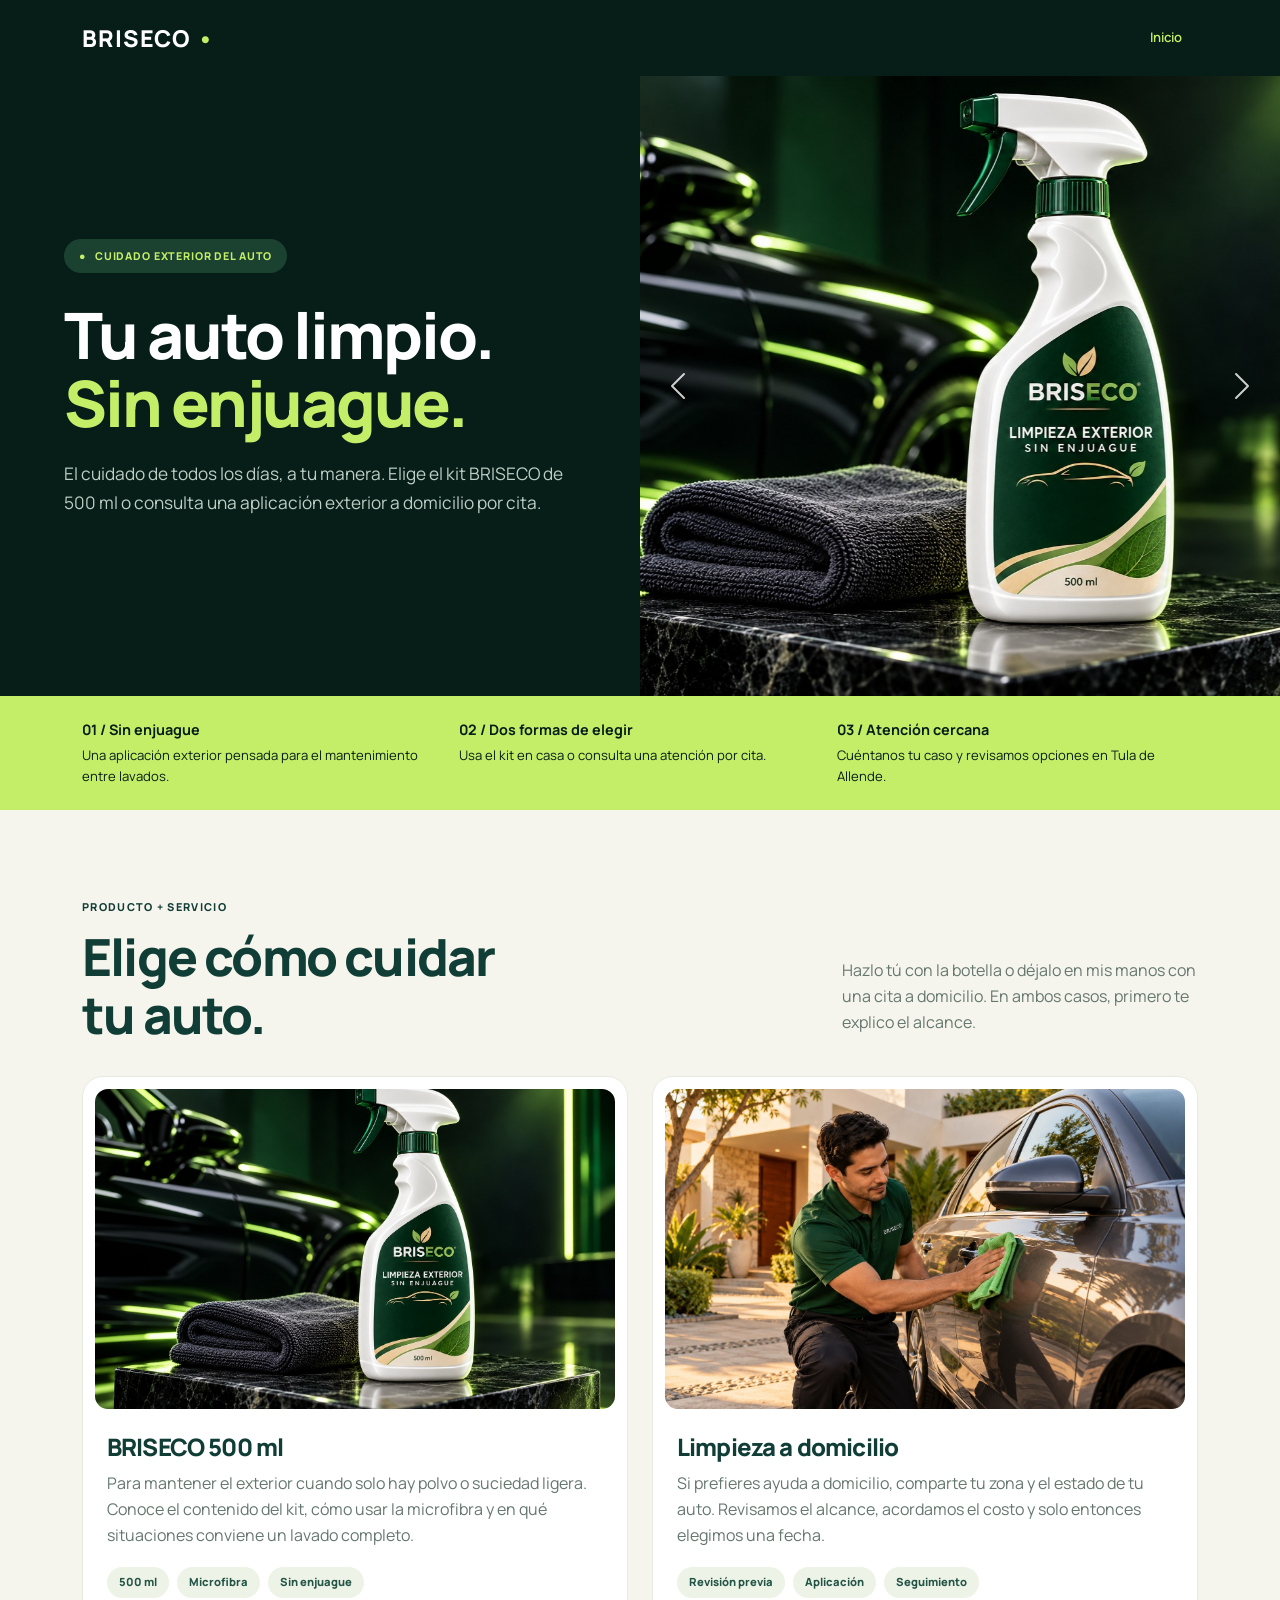
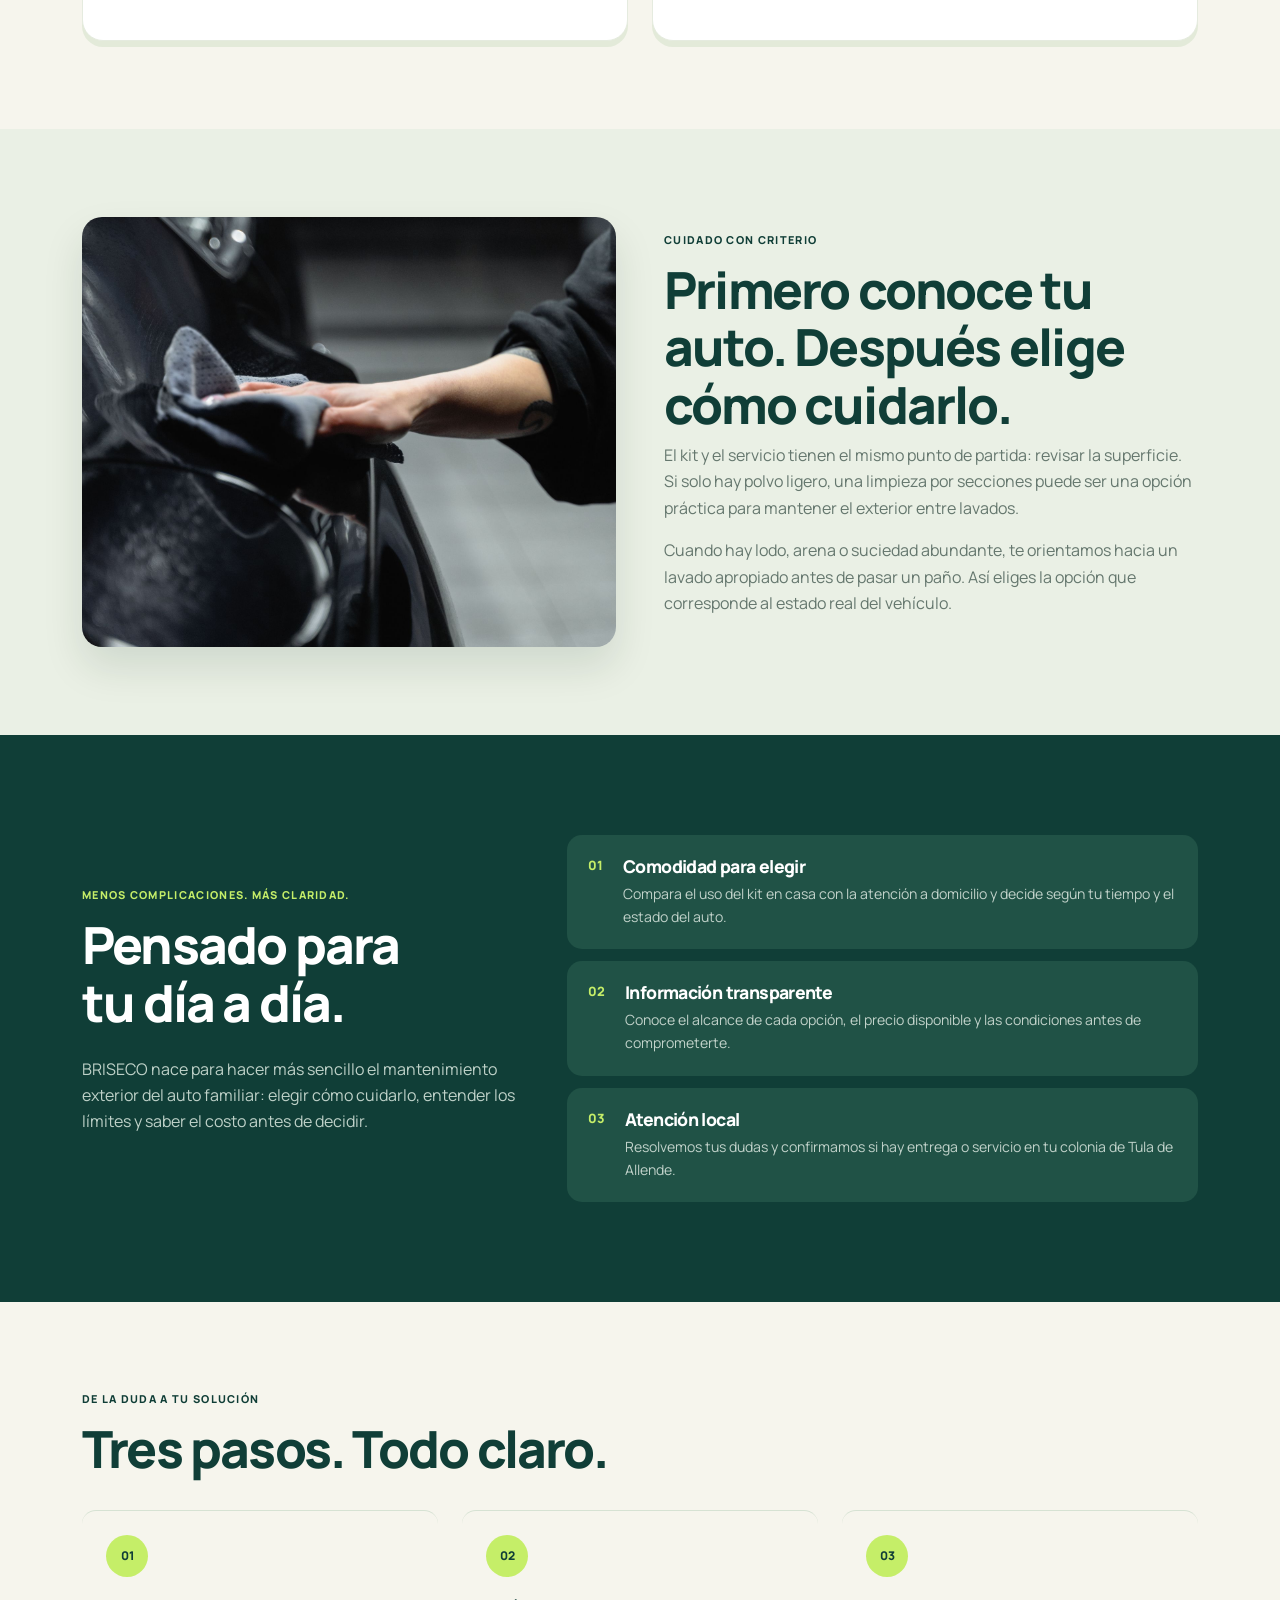
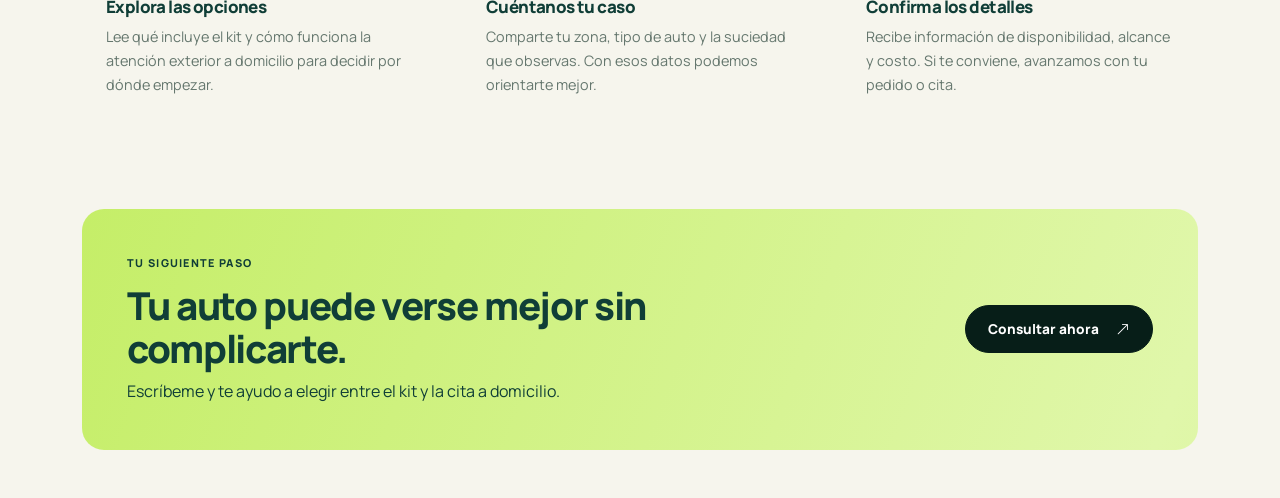
==== index.html @ 6be6da67 "Este es el avance de los tres pasos y la consulta Profa, aquí agregué en index.html tres pasos para " ====
<!DOCTYPE html>
<html lang="es">
<head>
    <meta charset="UTF-8">
    <meta name="viewport" content="width=device-width, initial-scale=1.0">
    <meta name="description" content="BRISECO: kit de limpieza exterior sin enjuague y servicio a domicilio por cita en Tula de Allende. Consulta disponibilidad.">
    <title>BRISECO | Tu auto limpio, sin enjuague</title>
    <link rel="preconnect" href="https://fonts.googleapis.com">
    <link rel="preconnect" href="https://fonts.gstatic.com" crossorigin>
    <link href="https://fonts.googleapis.com/css2?family=Manrope:wght@400;500;600;700;800&display=swap" rel="stylesheet">
    <link href="https://cdn.jsdelivr.net/npm/bootstrap@5.3.8/dist/css/bootstrap.min.css" rel="stylesheet" integrity="sha384-sRIl4kxILFvY47J16cr9ZwB07vP4J8+LH7qKQnuqkuIAvNWLzeN8tE5YBujZqJLB" crossorigin="anonymous">
    <link href="https://cdn.jsdelivr.net/npm/bootstrap-icons@1.13.2/font/bootstrap-icons.min.css" rel="stylesheet">
    <link href="style.css" rel="stylesheet">
</head>
<body>
    <header class="site-header">
        <nav class="navbar navbar-expand-lg" aria-label="Menú principal">
            <div class="container">
                <a class="navbar-brand marca" href="index.html">BRISECO<span>•</span></a>
                <button class="navbar-toggler menu-toggle" type="button" data-bs-toggle="collapse" data-bs-target="#menuPrincipal" aria-controls="menuPrincipal" aria-expanded="false" aria-label="Abrir menú">
                    <i class="bi bi-list" aria-hidden="true"></i>
                </button>
                <div class="collapse navbar-collapse" id="menuPrincipal">
                    <ul class="navbar-nav ms-auto align-items-lg-center">
                        <li class="nav-item"><a class="nav-link active" aria-current="page" href="index.html">Inicio</a></li>
                    </ul>
                </div>
            </div>
        </nav>
    </header>

    <main>
        <section class="hero-home">
            <div class="container-fluid p-0">
                <div class="row g-0 align-items-stretch">
                    <div class="col-lg-6 hero-copy d-flex flex-column justify-content-center">
                        <span class="pill pill-dark">● &nbsp; CUIDADO EXTERIOR DEL AUTO</span>
                        <h1>Tu auto limpio.<br><span>Sin enjuague.</span></h1>
                        <p class="hero-lead">El cuidado de todos los días, a tu manera. Elige el kit BRISECO de 500 ml o consulta una aplicación exterior a domicilio por cita.</p>
                    </div>
                    <div class="col-lg-6 hero-visual">
                        <div id="carruselBriseco" class="carousel slide carousel-fade" data-bs-ride="carousel" data-bs-interval="4500">
                            <div class="carousel-inner">
                                <div class="carousel-item active">
                                    <img src="img/kit-briseco.jpg" alt="Botella BRISECO con paño de microfibra">
                                </div>
                                <div class="carousel-item">
                                    <img src="img/servicio-domicilio.jpg" alt="Cuidado exterior de un auto a domicilio">
                                </div>
                                <div class="carousel-item">
                                    <img src="img/detalle-microfibra.jpg" alt="Paño de microfibra sobre un automóvil">
                                </div>
                            </div>
                            <button class="carousel-control-prev" type="button" data-bs-target="#carruselBriseco" data-bs-slide="prev">
                                <span class="carousel-control-prev-icon" aria-hidden="true"></span>
                                <span class="visually-hidden">Imagen anterior</span>
                            </button>
                            <button class="carousel-control-next" type="button" data-bs-target="#carruselBriseco" data-bs-slide="next">
                                <span class="carousel-control-next-icon" aria-hidden="true"></span>
                                <span class="visually-hidden">Imagen siguiente</span>
                            </button>
                        </div>
                    </div>
                </div>
            </div>
        </section>

        <section class="quick-strip" aria-label="Lo esencial de BRISECO">
            <div class="container">
                <div class="row g-3">
                    <div class="col-md-4"><p><strong>01 / Sin enjuague</strong><span>Una aplicación exterior pensada para el mantenimiento entre lavados.</span></p></div>
                    <div class="col-md-4"><p><strong>02 / Dos formas de elegir</strong><span>Usa el kit en casa o consulta una atención por cita.</span></p></div>
                    <div class="col-md-4"><p><strong>03 / Atención cercana</strong><span>Cuéntanos tu caso y revisamos opciones en Tula de Allende.</span></p></div>
                </div>
            </div>
        </section>

        <section class="section-space" id="opciones">
            <div class="container">
                <div class="row align-items-end mb-4">
                    <div class="col-lg-8"><p class="eyebrow">PRODUCTO + SERVICIO</p><h2>Elige cómo cuidar<br>tu auto.</h2></div>
                    <div class="col-lg-4"><p class="section-intro">Hazlo tú con la botella o déjalo en mis manos con una cita a domicilio. En ambos casos, primero te explico el alcance.</p></div>
                </div>
                <div class="row g-4">
                    <div class="col-md-6">
                        <article class="offer-card h-100">
                            <div class="offer-photo"><img src="img/kit-briseco.jpg" alt="Propuesta visual de botella BRISECO y paño de microfibra" loading="lazy"></div>
                            <div class="offer-content">
                                <h3>BRISECO 500 ml</h3>
                                <p>Para mantener el exterior cuando solo hay polvo o suciedad ligera. Conoce el contenido del kit, cómo usar la microfibra y en qué situaciones conviene un lavado completo.</p>
                                <div class="chip-row"><span>500 ml</span><span>Microfibra</span><span>Sin enjuague</span></div>
                            </div>
                        </article>
                    </div>
                    <div class="col-md-6">
                        <article class="offer-card h-100">
                            <div class="offer-photo"><img src="img/servicio-domicilio.jpg" alt="Representación del servicio exterior a domicilio de BRISECO" loading="lazy"></div>
                            <div class="offer-content">
                                <h3>Limpieza a domicilio</h3>
                                <p>Si prefieres ayuda a domicilio, comparte tu zona y el estado de tu auto. Revisamos el alcance, acordamos el costo y solo entonces elegimos una fecha.</p>
                                <div class="chip-row"><span>Revisión previa</span><span>Aplicación</span><span>Seguimiento</span></div>
                            </div>
                        </article>
                    </div>
                </div>
            </div>
        </section>

        <section class="section-space soft-section">
            <div class="container">
                <div class="row g-5 align-items-center">
                    <div class="col-lg-6">
                        <div class="photo-frame">
                            <img src="img/foto-microfibra.jpg" alt="Persona limpiando cuidadosamente el exterior de un auto" loading="lazy">
                        </div>
                    </div>
                    <div class="col-lg-6">
                        <p class="eyebrow">CUIDADO CON CRITERIO</p>
                        <h2>Primero conoce tu auto. Después elige cómo cuidarlo.</h2>
                        <p class="subtle-text">El kit y el servicio tienen el mismo punto de partida: revisar la superficie. Si solo hay polvo ligero, una limpieza por secciones puede ser una opción práctica para mantener el exterior entre lavados.</p>
                        <p class="subtle-text">Cuando hay lodo, arena o suciedad abundante, te orientamos hacia un lavado apropiado antes de pasar un paño. Así eliges la opción que corresponde al estado real del vehículo.</p>
                    </div>
                </div>
            </div>
        </section>

        <section class="dark-section section-space">
            <div class="container">
                <div class="row g-5 align-items-center">
                    <div class="col-lg-5">
                        <p class="eyebrow light-text">MENOS COMPLICACIONES. MÁS CLARIDAD.</p>
                        <h2>Pensado para<br>tu día a día.</h2>
                        <p class="muted-light">BRISECO nace para hacer más sencillo el mantenimiento exterior del auto familiar: elegir cómo cuidarlo, entender los límites y saber el costo antes de decidir.</p>
                    </div>
                    <div class="col-lg-7">
                        <div class="benefit-item"><span>01</span><div><h3>Comodidad para elegir</h3><p>Compara el uso del kit en casa con la atención a domicilio y decide según tu tiempo y el estado del auto.</p></div></div>
                        <div class="benefit-item"><span>02</span><div><h3>Información transparente</h3><p>Conoce el alcance de cada opción, el precio disponible y las condiciones antes de comprometerte.</p></div></div>
                        <div class="benefit-item"><span>03</span><div><h3>Atención local</h3><p>Resolvemos tus dudas y confirmamos si hay entrega o servicio en tu colonia de Tula de Allende.</p></div></div>
                    </div>
                </div>
            </div>
        </section>

        <section class="section-space">
            <div class="container">
                <p class="eyebrow">DE LA DUDA A TU SOLUCIÓN</p>
                <h2>Tres pasos. Todo claro.</h2>
                <div class="row g-4 mt-2">
                    <div class="col-md-4"><div class="step-card"><span class="step-number">01</span><h3>Explora las opciones</h3><p>Lee qué incluye el kit y cómo funciona la atención exterior a domicilio para decidir por dónde empezar.</p></div></div>
                    <div class="col-md-4"><div class="step-card"><span class="step-number">02</span><h3>Cuéntanos tu caso</h3><p>Comparte tu zona, tipo de auto y la suciedad que observas. Con esos datos podemos orientarte mejor.</p></div></div>
                    <div class="col-md-4"><div class="step-card"><span class="step-number">03</span><h3>Confirma los detalles</h3><p>Recibe información de disponibilidad, alcance y costo. Si te conviene, avanzamos con tu pedido o cita.</p></div></div>
                </div>
            </div>
        </section>

        <section class="container pb-5">
            <div class="cta-panel d-flex flex-column flex-lg-row align-items-lg-center justify-content-between">
                <div><p class="eyebrow">TU SIGUIENTE PASO</p><h2>Tu auto puede verse mejor sin complicarte.</h2><p>Escríbeme y te ayudo a elegir entre el kit y la cita a domicilio.</p></div>
                <a class="btn btn-dark-green" href="https://wa.me/527733531142" target="_blank" rel="noopener noreferrer">Consultar ahora <i class="bi bi-arrow-up-right" aria-hidden="true"></i></a>
            </div>
        </section>

    </main>
    <script src="https://cdn.jsdelivr.net/npm/bootstrap@5.3.8/dist/js/bootstrap.bundle.min.js" integrity="sha384-FKyoEForCGlyvwx9Hj09JcYn3nv7wiPVlz7YYwJrWVcXK/BmnVDxM+D2scQbITxI" crossorigin="anonymous"></script>
    <script src="funtion.js"></script>
</body>
</html>
---- style.css ----
* {
    box-sizing: border-box;
}
html {
    scroll-behavior: smooth;
}
body {
    margin: 0;
    color: #103e37;
    background: #f6f5ed;
    font-family: "Manrope", Arial, sans-serif;
}
img {
    max-width: 100%;
}
a {
    text-decoration: none;
}
h1, h2, h3, h4 {
    font-weight: 800;
    letter-spacing: -0.035em;
}
h2 {
    font-size: clamp(2rem, 4vw, 3.4rem);
    line-height: 1.13;
}
p {
    line-height: 1.65;
}
.site-header {
    background: #071e18;
    position: relative;
    z-index: 10;
}
.navbar {
    min-height: 76px;
}
.marca, .footer-brand {
    color: white;
    font-size: 1.45rem;
    font-weight: 800;
    letter-spacing: 0.04em;
}
.marca:hover, .footer-brand:hover {
    color: white;
}
.marca span, .footer-brand span {
    color: #c5ee68;
    margin-left: 6px;
}
.navbar .nav-link {
    color: #d6e2dc;
    font-size: 0.82rem;
    font-weight: 600;
    margin: 0 8px;
    transition: color .2s ease, transform .2s ease;
}
.navbar .nav-link:hover, .navbar .nav-link.active {
    color: #c5ee68;
}
.navbar .nav-link:hover {
    transform: translateY(-2px);
}
.menu-toggle {
    color: #c5ee68;
    border: 1px solid #547064;
    font-size: 1.7rem;
}
.menu-toggle:focus {
    box-shadow: 0 0 0 3px #c5ee6860;
}
.btn {
    border-radius: 999px;
    font-weight: 800;
    font-size: 0.85rem;
    padding: 13px 22px;
    transition: transform .25s, background .25s, box-shadow .25s;
}
.btn i {
    margin-left: 14px;
}
.btn:hover {
    transform: translateY(-3px);
}

.btn-dark-green {
    color: white;
    background: #071e18;
    border: 1px solid #071e18;
}
.btn-dark-green:hover {
    color: white;
    background: #245a49;
}

.hero-home {
    background: #071e18;
    color: white;
}
.hero-copy {
    min-height: 620px;
    padding: 70px max(5vw, 32px);
    animation: aparecer .8s ease both;
}
.hero-copy h1 {
    margin: 28px 0 24px;
    font-size: clamp(3.2rem, 5vw, 5.8rem);
    line-height: 1.06;
}
.hero-copy h1 span, .page-hero h1 span {
    color: #c5ee68;
}
.pill {
    display: inline-block;
    width: fit-content;
    border-radius: 999px;
    padding: 9px 15px;
    font-size: 0.67rem;
    font-weight: 800;
    letter-spacing: .08em;
}
.pill-dark {
    color: #c5ee68;
    background: #1b4231;
}
.hero-lead {
    max-width: 550px;
    color: #bdcec4;
    font-size: 1.08rem;
}
.hero-visual {
    min-height: 620px;
    position: relative;
    overflow: hidden;
}
.hero-visual .carousel {
    position: absolute;
    top: 0;
    right: 0;
    bottom: 0;
    left: 0;
}
.hero-visual .carousel-inner, .hero-visual .carousel-item {
    height: 100%;
}
.hero-visual .carousel-item {
    position: relative;
    overflow: hidden;
}
.hero-visual img {
    width: 100%;
    height: 100%;
    object-fit: cover;
    position: absolute;
    top: 0;
    left: 0;
}
.hero-visual .carousel-item.active img {
    animation: acercar 4.5s ease both;
}
.hero-visual .carousel-control-prev, .hero-visual .carousel-control-next {
    width: 12%;
    opacity: 0.8;
}
.hero-visual .carousel-control-prev:hover, .hero-visual .carousel-control-next:hover {
    opacity: 1;
}
.quick-strip {
    padding: 22px 0;
    background: #c5ee68;
}
.quick-strip .col-md-4 {
    transition: transform .3s ease;
}
.quick-strip .col-md-4:hover {
    transform: translateY(-4px);
}
.quick-strip p {
    margin: 0;
    color: #071e18;
}
.quick-strip strong, .quick-strip span {
    display: block;
}
.quick-strip strong {
    font-size: 0.9rem;
}
.quick-strip span {
    margin-top: 3px;
    font-size: 0.82rem;
}

.section-space {
    padding: 88px 0;
}
.eyebrow {
    margin-bottom: 12px;
    color: #103e37;
    font-size: 0.68rem;
    font-weight: 800;
    letter-spacing: .12em;
}
.section-intro, .subtle-text {
    color: #65776e;
}
.offer-card {
    padding: 12px;
    background: white;
    border: 1px solid #e5ebdf;
    border-radius: 21px;
    box-shadow: 0 6px 0 #e3ead9;
    transition: transform .3s, box-shadow .3s;
}
.offer-card:hover, .feature-box:hover, .feature-box.resaltada {
    transform: translateY(-7px);
    box-shadow: 0 18px 35px #173c2a1b;
}
.offer-photo {
    height: 320px;
    position: relative;
    overflow: hidden;
    border-radius: 13px;
}
.offer-photo img {
    width: 100%;
    height: 100%;
    object-fit: cover;
    transition: transform .6s ease, filter .6s ease;
}
.offer-card:hover img {
    transform: scale(1.08);
    filter: brightness(1.08);
}
.offer-content {
    padding: 24px 12px 12px;
}
.offer-content h3 {
    font-size: 1.5rem;
}
.offer-content p {
    color: #65776e;
}
.chip-row {
    display: flex;
    flex-wrap: wrap;
    gap: 8px;
    margin: 18px 0;
}
.chip-row span {
    padding: 7px 12px;
    border-radius: 999px;
    background: #edf3e6;
    color: #225447;
    font-size: 0.7rem;
    font-weight: 800;
    transition: transform .25s ease, background .25s ease;
}
.chip-row span:hover {
    transform: translateY(-3px);
    background: #c5ee68;
}

.dark-section {
    color: white;
    background: #103e37;
}
.dark-section h2 {
    margin-bottom: 24px;
}
.eyebrow.light-text {
    color: #c5ee68;
}
.muted-light {
    color: #bed1c8;
}
.benefit-item {
    display: flex;
    gap: 20px;
    margin: 12px 0;
    padding: 21px;
    border-radius: 15px;
    background: #205246;
    transition: transform .3s, background .3s;
}
.benefit-item:hover {
    transform: translateX(7px);
    background: #296754;
}
.benefit-item > span {
    color: #c5ee68;
    font-size: 0.8rem;
    font-weight: 800;
}
.benefit-item h3 {
    margin-bottom: 5px;
    font-size: 1.1rem;
}
.benefit-item p {
    margin: 0;
    color: #c1d2ca;
    font-size: 0.88rem;
}

.soft-section {
    background: #eaf0e5;
}
.photo-frame {
    overflow: hidden;
    border-radius: 20px;
    box-shadow: 0 20px 40px #092d1b1e;
    transition: box-shadow .5s ease, transform .5s ease;
}
.photo-frame:hover {
    transform: translateY(-6px);
    box-shadow: 0 26px 48px #092d1b30;
}
.photo-frame img {
    display: block;
    width: 100%;
    height: 430px;
    object-fit: cover;
    transition: transform .5s;
}
.photo-frame:hover img {
    transform: scale(1.08);
}

body.animaciones .visible .photo-frame,
body.animaciones .visible .benefit-item {
    animation: aparecerTarjeta .65s ease backwards;
}
body.animaciones .visible .benefit-item:nth-child(2) {
    animation-delay: .12s;
}
body.animaciones .visible .benefit-item:nth-child(3) {
    animation-delay: .24s;
}
@keyframes aparecerTarjeta {
    from { opacity: 0; transform: translateY(20px); }
    to { opacity: 1; transform: translateY(0); }
}

.step-card {
    height: 100%;
    padding: 24px;
    border-top: 1px solid #d6e2d3;
    border-radius: 14px;
    transition: transform .3s ease, background .3s ease, box-shadow .3s ease;
}
.step-card:hover {
    transform: translateY(-6px);
    background: white;
    box-shadow: 0 14px 30px #173c2a1b;
}
.step-number {
    display: grid;
    place-items: center;
    width: 42px;
    height: 42px;
    margin-bottom: 20px;
    border-radius: 50%;
    background: #c5ee68;
    font-size: 0.75rem;
    font-weight: 800;
}
.step-card h3 {
    font-size: 1.06rem;
}
.step-card p {
    margin: 0;
    color: #65776e;
    font-size: 0.9rem;
}
.cta-panel {
    gap: 25px;
    padding: 45px;
    border-radius: 22px;
    background: linear-gradient(110deg, #c5ee68, #e0f7aa, #c5ee68);
    background-size: 200% 100%;
    animation: brilloFondo 9s ease infinite;
}
.cta-panel h2 {
    max-width: 700px;
    font-size: clamp(1.9rem, 3vw, 2.7rem);
}
.cta-panel p:last-child {
    margin: 0;
}
.cta-panel .btn {
    flex: none;
}

@keyframes brilloFondo {
    0%, 100% { background-position: 0% 50%; }
    50% { background-position: 100% 50%; }
}

body.animaciones main > section:not(.hero-home):not(.page-hero) {
    opacity: 0;
    transform: translateY(28px);
    transition: opacity .7s ease, transform .7s ease;
}
body.animaciones main > section.visible:not(.hero-home):not(.page-hero) {
    opacity: 1;
    transform: translateY(0);
}
@keyframes aparecer {
    from { opacity: 0; transform: translateY(15px); }
    to { opacity: 1; transform: translateY(0); }
}
@keyframes acercar {
    from { transform: scale(1.08); }
    to { transform: scale(1); }
}
@media (max-width: 991px) {
    .navbar .nav-link {
        margin: 8px 0;
    }
    .hero-copy {
        min-height: 0;
        padding: 65px 6%;
    }
    .hero-visual {
        min-height: 450px;
    }
}
@media (max-width: 767px) {
    .cta-panel {
        padding: 28px;
    }
    .photo-frame img {
        height: 310px;
    }
    .section-space {
        padding: 62px 0;
    }
    .offer-photo {
        height: 260px;
    }
    .hero-copy h1 {
        font-size: 3.1rem;
    }
    .hero-visual {
        min-height: 360px;
    }
    .quick-strip .col-md-4 {
        padding-left: 20px;
    }
}
@media (prefers-reduced-motion: reduce) {
    *, *::before, *::after {
        scroll-behavior: auto !important;
        animation-duration: .01ms !important;
        animation-iteration-count: 1 !important;
        transition-duration: .01ms !important;
    }
    body.animaciones main > section {
        opacity: 1 !important;
        transform: none !important;
    }
}
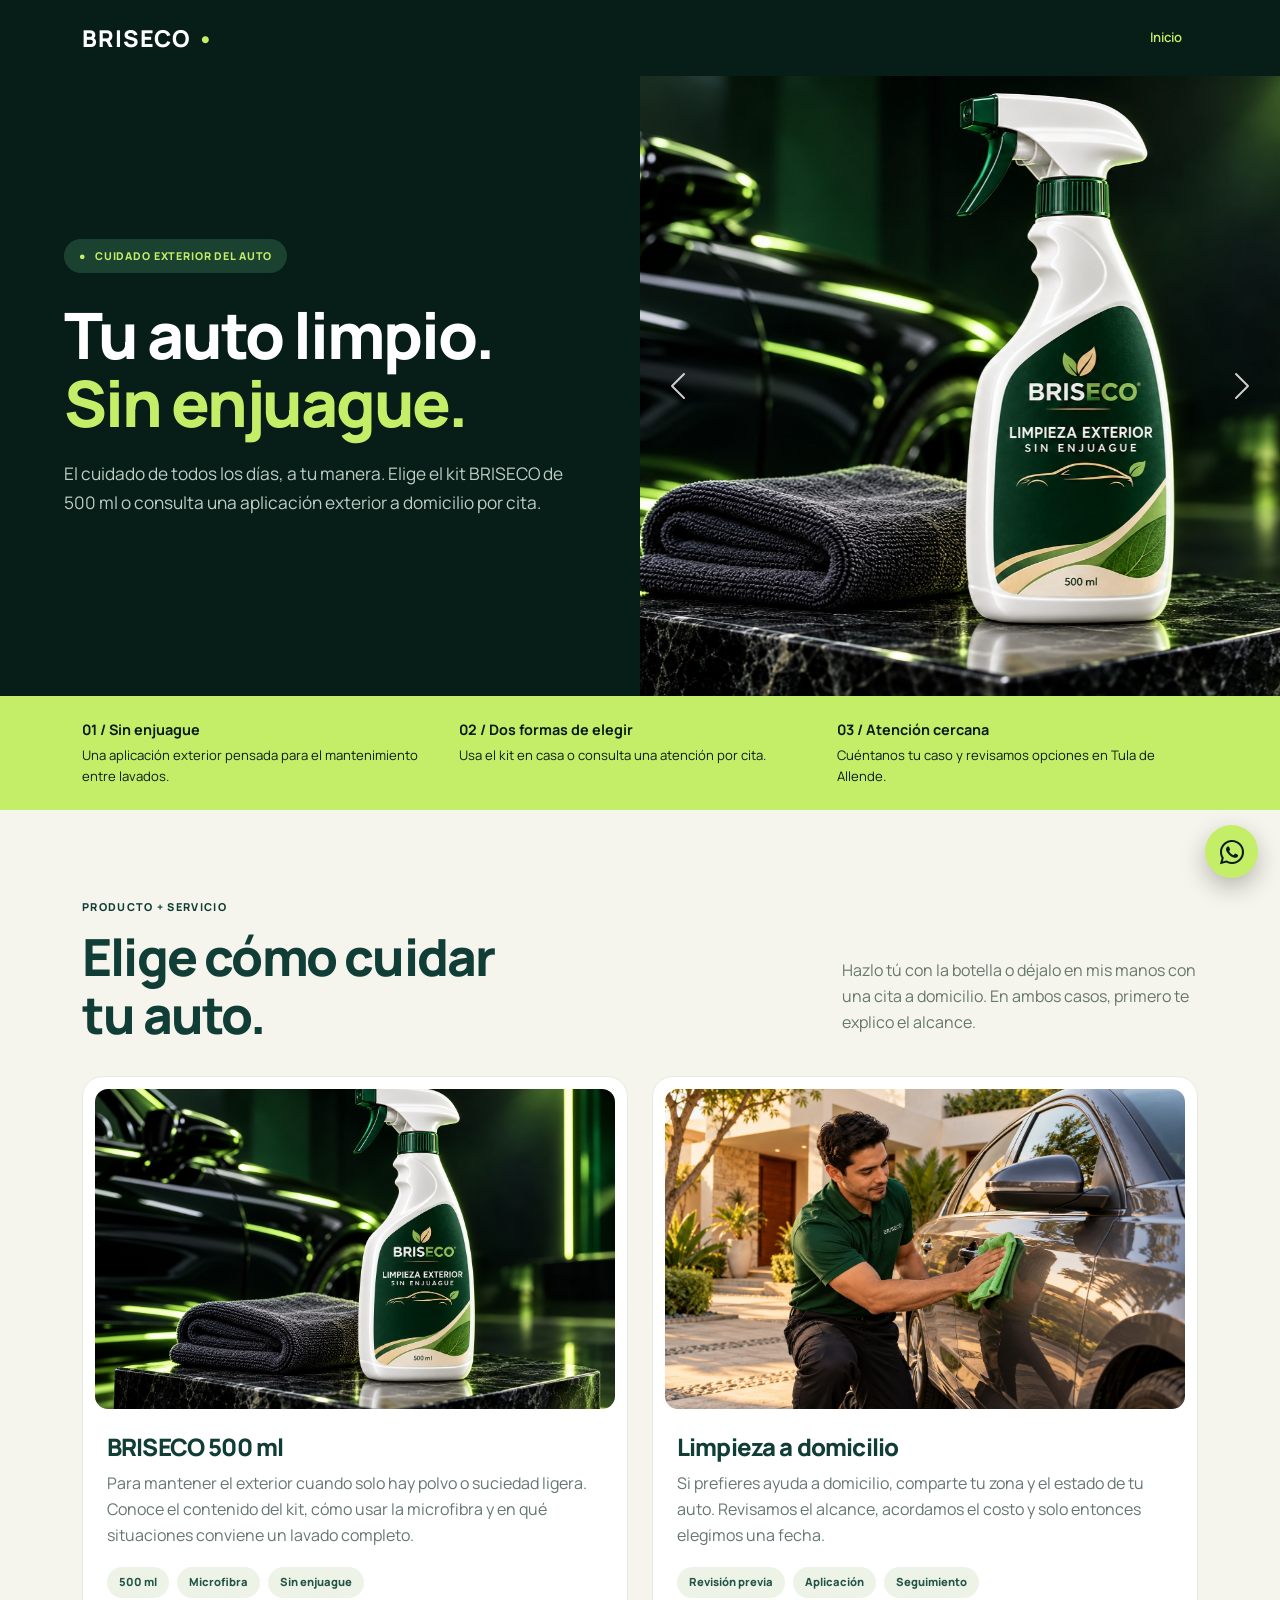
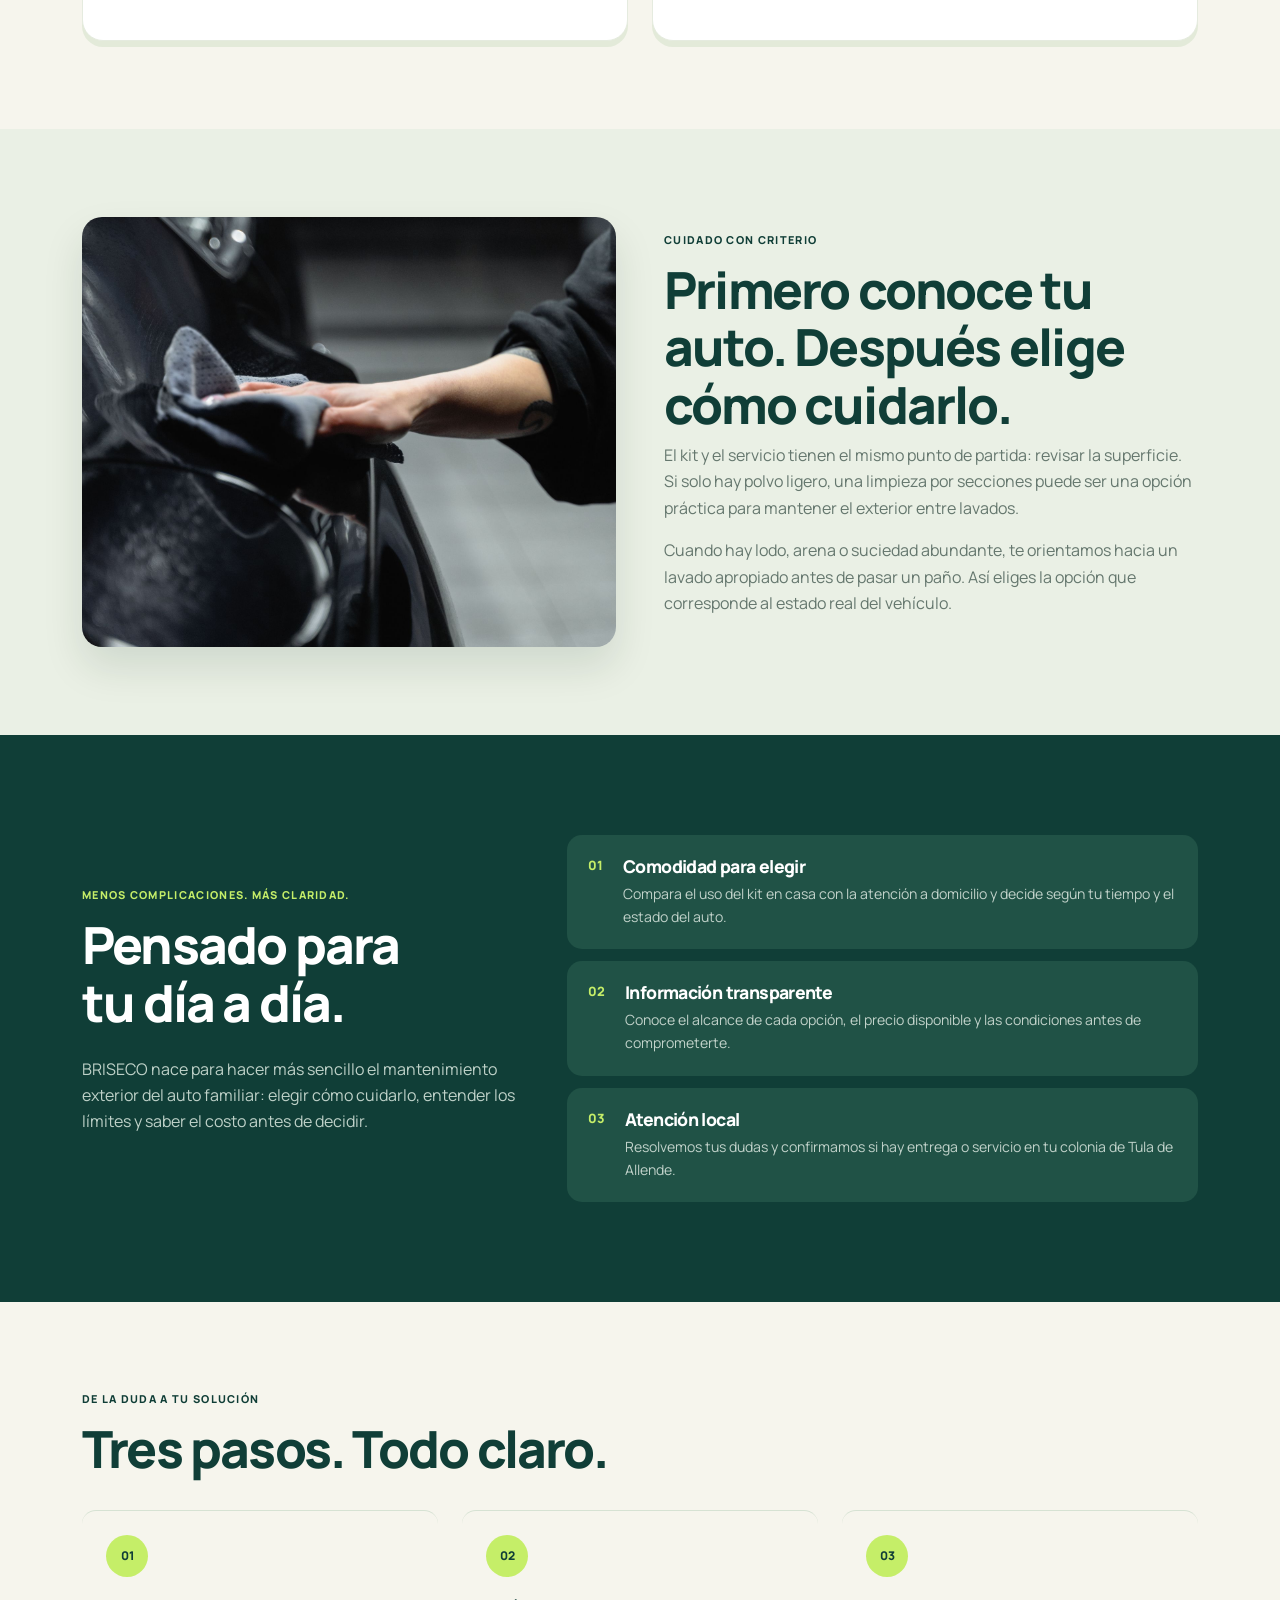
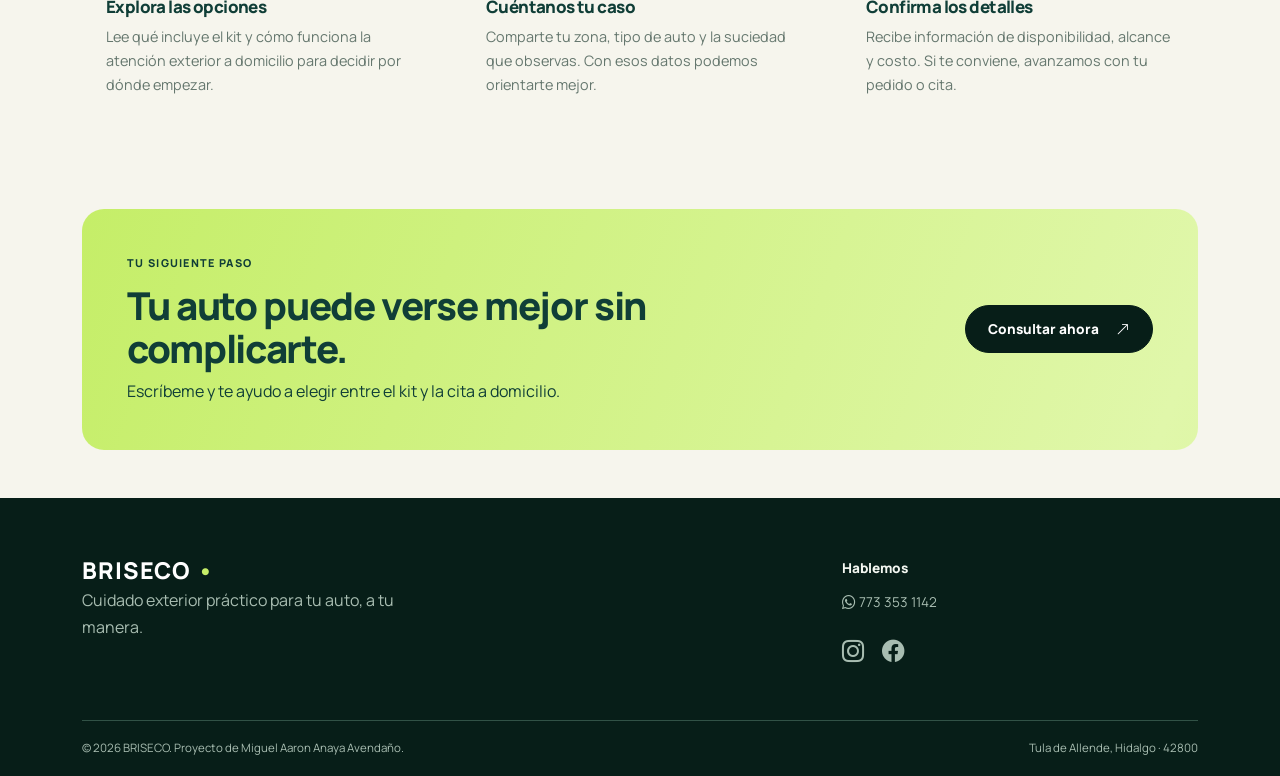
==== commit 3ed40698: "Este es el avance del pie de página y WhatsApp Profa, aquí ya le puse el pie de página al inicio par" ====
--- a/index.html
+++ b/index.html
@@ -161,6 +161,17 @@
         </section>
 
     </main>
+
+    <footer class="site-footer">
+        <div class="container">
+            <div class="row g-4">
+                <div class="col-lg-4"><a class="footer-brand" href="index.html">BRISECO<span>•</span></a><p>Cuidado exterior práctico para tu auto, a tu manera.</p></div>
+                <div class="col-lg-4 ms-lg-auto"><h2>Hablemos</h2><a href="https://wa.me/527733531142" target="_blank" rel="noopener noreferrer"><i class="bi bi-whatsapp" aria-hidden="true"></i> 773 353 1142</a><div class="social-links"><a href="https://www.instagram.com/briseco.mx/" target="_blank" rel="noopener noreferrer" aria-label="Instagram de BRISECO"><i class="bi bi-instagram" aria-hidden="true"></i></a><a href="https://www.facebook.com/share/19xxkoG2mr/" target="_blank" rel="noopener noreferrer" aria-label="Facebook de BRISECO"><i class="bi bi-facebook" aria-hidden="true"></i></a></div></div>
+            </div>
+            <div class="footer-bottom d-flex flex-column flex-md-row justify-content-between"><span>© 2026 BRISECO. Proyecto de Miguel Aaron Anaya Avendaño.</span><span>Tula de Allende, Hidalgo · 42800</span></div>
+        </div>
+    </footer>
+    <a class="floating-whatsapp" href="https://wa.me/527733531142" target="_blank" rel="noopener noreferrer" aria-label="Consultar BRISECO por WhatsApp"><i class="bi bi-whatsapp" aria-hidden="true"></i></a>
     <script src="https://cdn.jsdelivr.net/npm/bootstrap@5.3.8/dist/js/bootstrap.bundle.min.js" integrity="sha384-FKyoEForCGlyvwx9Hj09JcYn3nv7wiPVlz7YYwJrWVcXK/BmnVDxM+D2scQbITxI" crossorigin="anonymous"></script>
     <script src="funtion.js"></script>
 </body>
--- a/style.css
+++ b/style.css
@@ -395,6 +395,73 @@
     50% { background-position: 100% 50%; }
 }
 
+.site-footer {
+    padding: 55px 0 20px;
+    color: #f3f7f1;
+    background: #071e18;
+}
+.site-footer p {
+    color: #a8bdb1;
+}
+.site-footer h2 {
+    margin: 8px 0 16px;
+    font-size: 0.85rem;
+    letter-spacing: 0;
+}
+.site-footer a:not(.footer-brand) {
+    display: block;
+    margin: 7px 0;
+    color: #a8bdb1;
+    font-size: 0.85rem;
+    transition: color .25s ease, transform .25s ease;
+}
+.site-footer a:hover {
+    color: #c5ee68;
+    transform: translateX(4px);
+}
+.social-links {
+    display: flex;
+    gap: 18px;
+    margin-top: 15px;
+}
+.site-footer .social-links a {
+    font-size: 1.4rem;
+}
+.footer-bottom {
+    gap: 10px;
+    margin-top: 45px;
+    padding-top: 18px;
+    border-top: 1px solid #315246;
+    color: #a8bdb1;
+    font-size: 0.72rem;
+}
+.floating-whatsapp {
+    display: grid;
+    place-items: center;
+    width: 53px;
+    height: 53px;
+    position: fixed;
+    right: 22px;
+    bottom: 22px;
+    z-index: 20;
+    border-radius: 50%;
+    color: #071e18;
+    background: #c5ee68;
+    box-shadow: 0 9px 25px #0004;
+    font-size: 1.5rem;
+    transition: transform .2s;
+    animation: pulso 3s ease-in-out infinite;
+}
+.floating-whatsapp:hover {
+    transform: scale(1.1);
+    color: #071e18;
+}
+
+@keyframes pulso {
+    0%, 100% { box-shadow: 0 9px 25px #0004; }
+    50% { box-shadow: 0 9px 28px #c5ee6899; }
+}
+
 body.animaciones main > section:not(.hero-home):not(.page-hero) {
     opacity: 0;
     transform: translateY(28px);
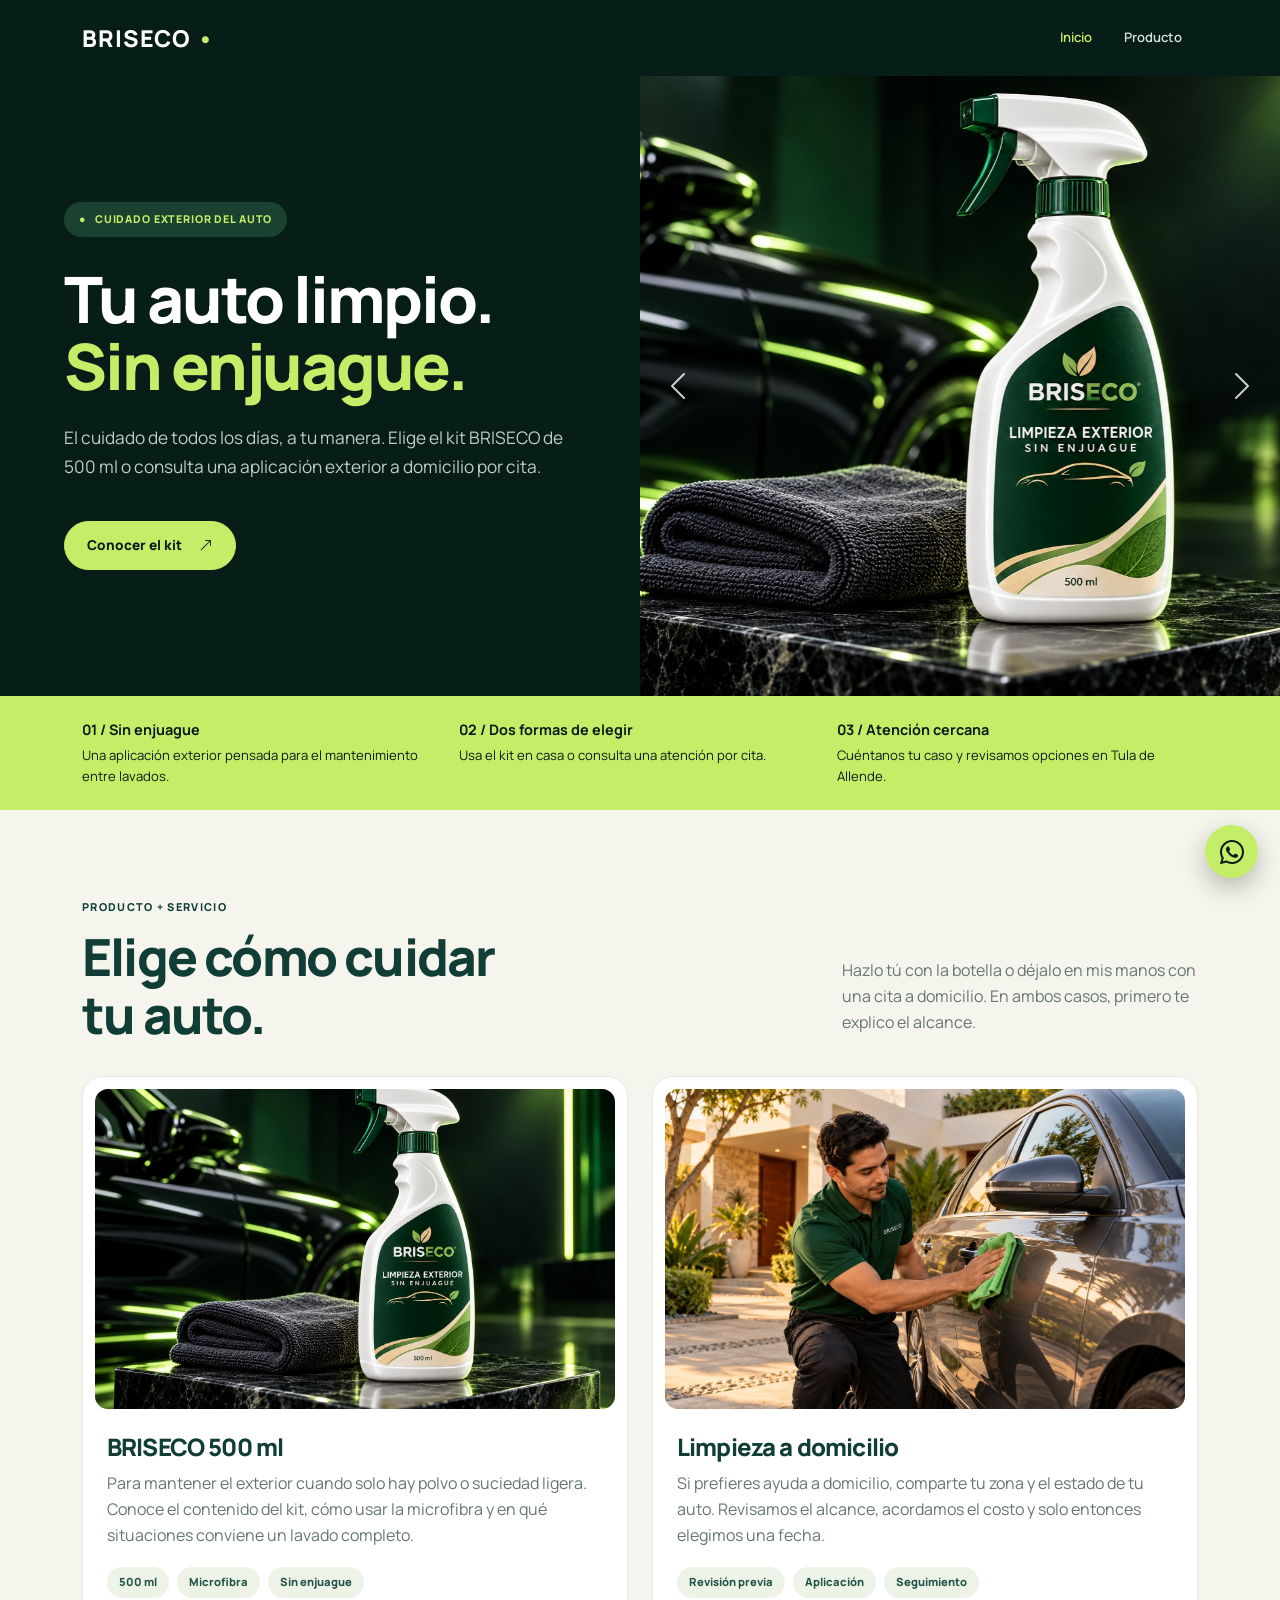
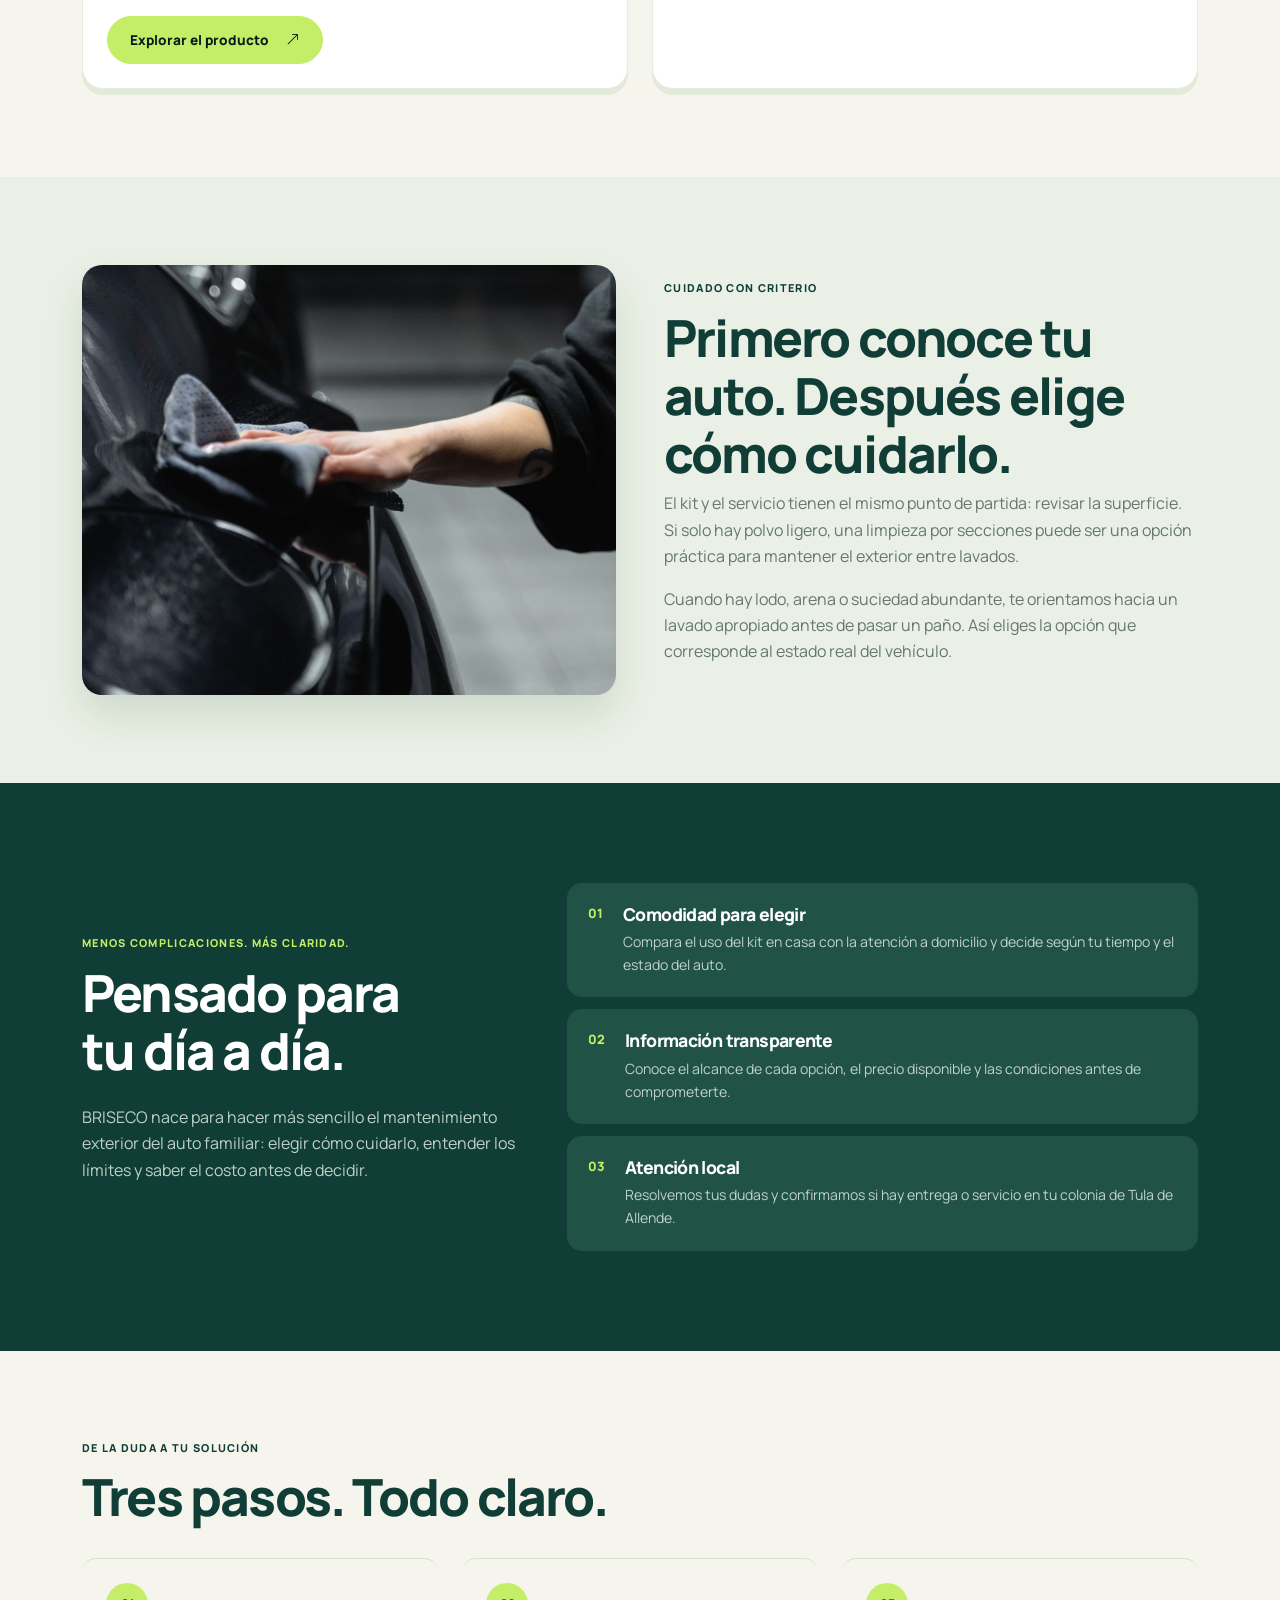
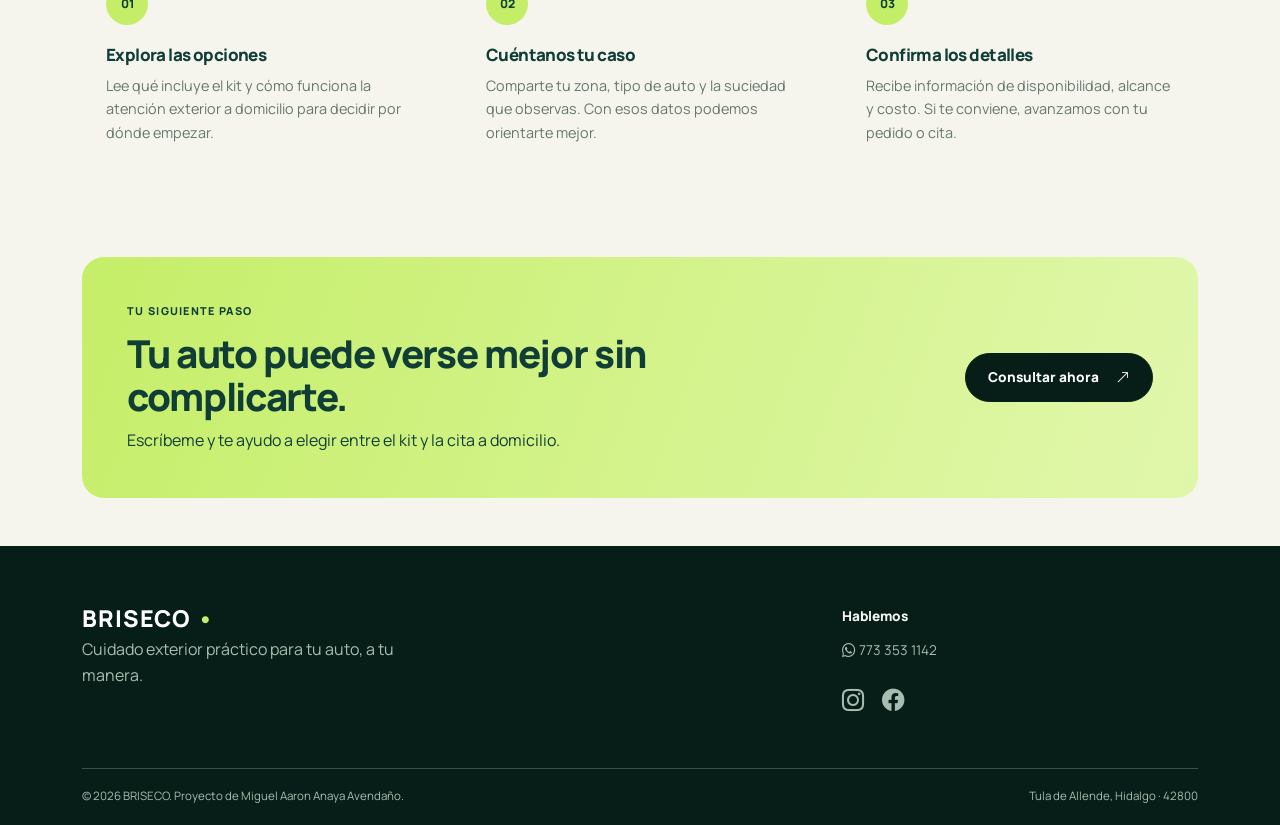
==== commit afa06209: "Este es el avance de la página Producto Profa, aquí empecé producto.html con la portada del kit y un" ====
--- a/index.html
+++ b/index.html
@@ -23,6 +23,7 @@
                 <div class="collapse navbar-collapse" id="menuPrincipal">
                     <ul class="navbar-nav ms-auto align-items-lg-center">
                         <li class="nav-item"><a class="nav-link active" aria-current="page" href="index.html">Inicio</a></li>
+                        <li class="nav-item"><a class="nav-link" href="producto.html">Producto</a></li>
                     </ul>
                 </div>
             </div>
@@ -37,6 +38,9 @@
                         <span class="pill pill-dark">● &nbsp; CUIDADO EXTERIOR DEL AUTO</span>
                         <h1>Tu auto limpio.<br><span>Sin enjuague.</span></h1>
                         <p class="hero-lead">El cuidado de todos los días, a tu manera. Elige el kit BRISECO de 500 ml o consulta una aplicación exterior a domicilio por cita.</p>
+                        <div class="d-flex flex-wrap gap-3 mt-4">
+                            <a class="btn btn-lima" href="producto.html">Conocer el kit <i class="bi bi-arrow-up-right" aria-hidden="true"></i></a>
+                        </div>
                     </div>
                     <div class="col-lg-6 hero-visual">
                         <div id="carruselBriseco" class="carousel slide carousel-fade" data-bs-ride="carousel" data-bs-interval="4500">
@@ -89,6 +93,7 @@
                                 <h3>BRISECO 500 ml</h3>
                                 <p>Para mantener el exterior cuando solo hay polvo o suciedad ligera. Conoce el contenido del kit, cómo usar la microfibra y en qué situaciones conviene un lavado completo.</p>
                                 <div class="chip-row"><span>500 ml</span><span>Microfibra</span><span>Sin enjuague</span></div>
+                                <a class="btn btn-lima" href="producto.html">Explorar el producto <i class="bi bi-arrow-up-right" aria-hidden="true"></i></a>
                             </div>
                         </article>
                     </div>
--- a/style.css
+++ b/style.css
@@ -81,6 +81,17 @@
 }
 .btn:hover {
     transform: translateY(-3px);
+}
+
+.btn-lima {
+    color: #071e18;
+    background: #c5ee68;
+    border: 1px solid #c5ee68;
+}
+.btn-lima:hover {
+    color: #071e18;
+    background: #d8ff85;
+    box-shadow: 0 10px 25px #c5ee682d;
 }
 
 .btn-dark-green {
@@ -393,6 +404,62 @@
 @keyframes brilloFondo {
     0%, 100% { background-position: 0% 50%; }
     50% { background-position: 100% 50%; }
+}
+
+.page-hero {
+    color: white;
+    background: #103e37;
+    overflow: hidden;
+}
+.page-hero-copy {
+    min-height: 420px;
+    padding: 70px max(5vw, 32px);
+    animation: aparecer .7s ease both;
+}
+.page-hero h1 {
+    margin: 18px 0 20px;
+    font-size: clamp(2.9rem, 4.5vw, 5.1rem);
+    line-height: 1.08;
+}
+.page-hero p:not(.eyebrow) {
+    max-width: 610px;
+    color: #c6d6ce;
+}
+.page-hero-image {
+    min-height: 420px;
+    position: relative;
+    overflow: hidden;
+    animation: aparecerImagen .9s ease both;
+}
+.page-hero-image img {
+    width: 100%;
+    height: 100%;
+    object-fit: cover;
+    position: absolute;
+    top: 0;
+    left: 0;
+    transition: transform .7s ease, filter .7s ease;
+}
+.page-hero-image:hover img {
+    transform: scale(1.06);
+    filter: brightness(1.08);
+}
+
+.check-list {
+    padding: 0;
+    list-style: none;
+}
+.check-list li {
+    margin: 14px 0;
+    padding-left: 28px;
+    position: relative;
+}
+.check-list li::before {
+    content: "✓";
+    position: absolute;
+    left: 0;
+    color: #477b41;
+    font-weight: 800;
 }
 
 .site-footer {
@@ -479,7 +546,19 @@
     from { transform: scale(1.08); }
     to { transform: scale(1); }
 }
+@keyframes aparecerImagen {
+    from { opacity: 0; transform: translateX(22px); }
+    to { opacity: 1; transform: translateX(0); }
+}
+
 @media (max-width: 991px) {
+    .page-hero-copy {
+        min-height: 0;
+        padding: 65px 6%;
+    }
+    .page-hero-image {
+        min-height: 380px;
+    }
     .navbar .nav-link {
         margin: 8px 0;
     }
@@ -492,6 +571,15 @@
     }
 }
 @media (max-width: 767px) {
+    .page-hero-copy {
+        padding: 58px 6%;
+    }
+    .page-hero h1 {
+        font-size: 2.8rem;
+    }
+    .page-hero-image {
+        min-height: 310px;
+    }
     .cta-panel {
         padding: 28px;
     }
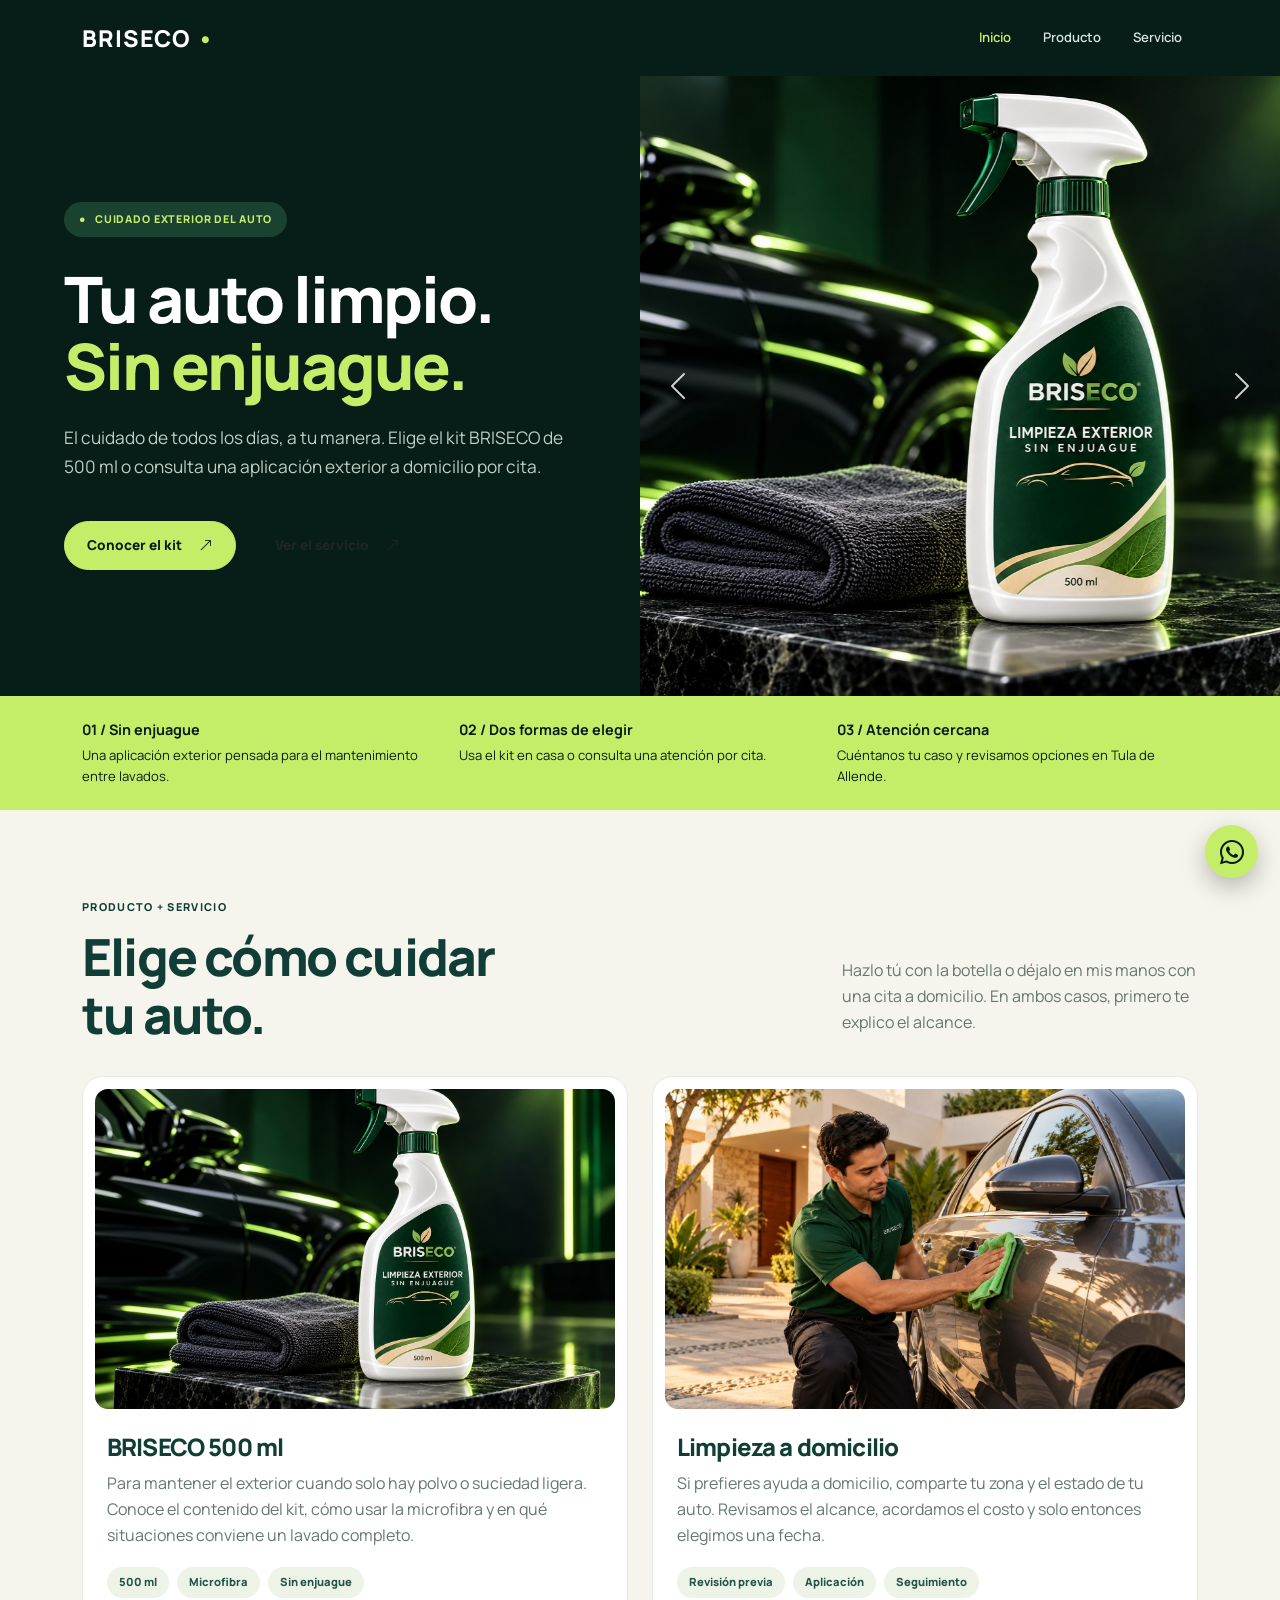
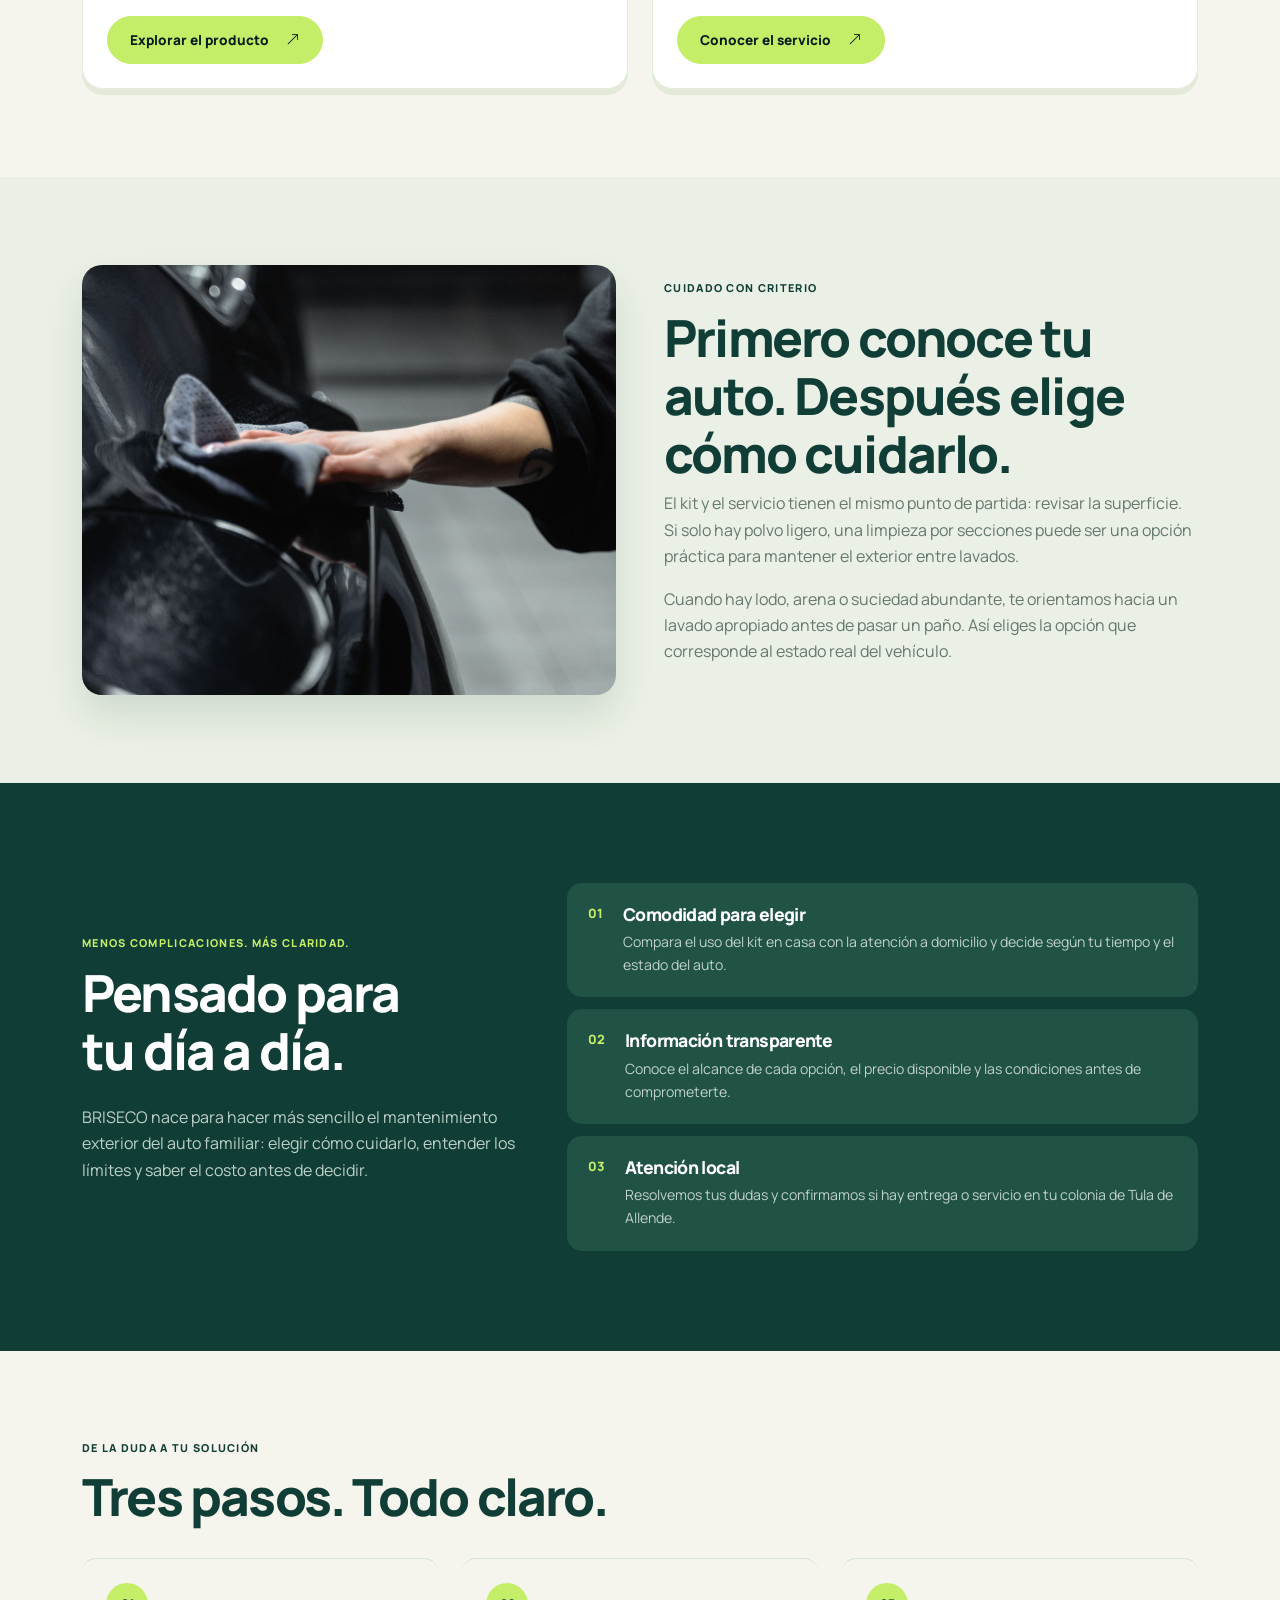
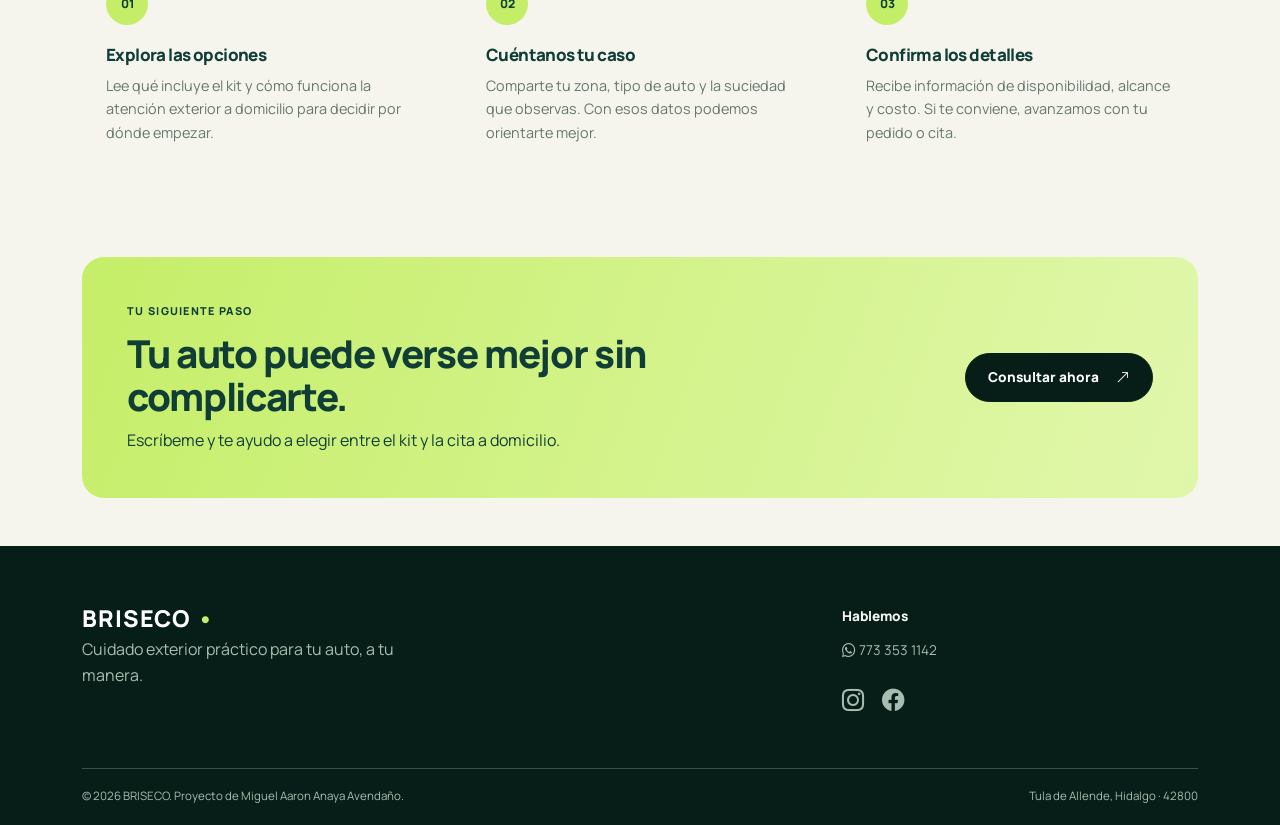
==== commit e0833c6a: "Este es el avance del inicio de Servicio Profa, aquí cerré el contenido de Producto con un botón par" ====
--- a/index.html
+++ b/index.html
@@ -24,6 +24,7 @@
                     <ul class="navbar-nav ms-auto align-items-lg-center">
                         <li class="nav-item"><a class="nav-link active" aria-current="page" href="index.html">Inicio</a></li>
                         <li class="nav-item"><a class="nav-link" href="producto.html">Producto</a></li>
+                        <li class="nav-item"><a class="nav-link" href="servicio.html">Servicio</a></li>
                     </ul>
                 </div>
             </div>
@@ -40,6 +41,7 @@
                         <p class="hero-lead">El cuidado de todos los días, a tu manera. Elige el kit BRISECO de 500 ml o consulta una aplicación exterior a domicilio por cita.</p>
                         <div class="d-flex flex-wrap gap-3 mt-4">
                             <a class="btn btn-lima" href="producto.html">Conocer el kit <i class="bi bi-arrow-up-right" aria-hidden="true"></i></a>
+                            <a class="btn btn-outline-briseco" href="servicio.html">Ver el servicio <i class="bi bi-arrow-up-right" aria-hidden="true"></i></a>
                         </div>
                     </div>
                     <div class="col-lg-6 hero-visual">
@@ -104,6 +106,7 @@
                                 <h3>Limpieza a domicilio</h3>
                                 <p>Si prefieres ayuda a domicilio, comparte tu zona y el estado de tu auto. Revisamos el alcance, acordamos el costo y solo entonces elegimos una fecha.</p>
                                 <div class="chip-row"><span>Revisión previa</span><span>Aplicación</span><span>Seguimiento</span></div>
+                                <a class="btn btn-lima" href="servicio.html">Conocer el servicio <i class="bi bi-arrow-up-right" aria-hidden="true"></i></a>
                             </div>
                         </article>
                     </div>
--- a/style.css
+++ b/style.css
@@ -443,6 +443,88 @@
 .page-hero-image:hover img {
     transform: scale(1.06);
     filter: brightness(1.08);
+}
+
+.feature-box {
+    height: 100%;
+    padding: 25px;
+    border: 1px solid #e1e8db;
+    border-radius: 18px;
+    background: white;
+    transition: transform .3s, box-shadow .3s;
+}
+.feature-box i {
+    display: inline-block;
+    margin-bottom: 15px;
+    color: #103e37;
+    font-size: 1.8rem;
+    transition: transform .3s ease;
+}
+.feature-box:hover i {
+    transform: rotate(-8deg) scale(1.1);
+}
+.feature-box h3 {
+    font-size: 1.2rem;
+}
+.feature-box p {
+    margin-bottom: 0;
+    color: #65776e;
+    font-size: 0.9rem;
+}
+
+.info-card {
+    height: 100%;
+    padding: 28px;
+    border: 1px solid #dde8d6;
+    border-top: 3px solid #d7b66d;
+    border-radius: 18px;
+    background: white;
+    box-shadow: 0 8px 24px #173c2a10;
+    transition: transform .3s ease, box-shadow .3s ease, border-color .3s ease;
+}
+.info-card:hover {
+    transform: translateY(-7px);
+    border-color: #a7cb79;
+    box-shadow: 0 18px 36px #173c2a22;
+}
+.info-card i {
+    display: inline-block;
+    margin-bottom: 16px;
+    color: #2d7253;
+    font-size: 1.9rem;
+    transition: transform .3s ease;
+}
+.info-card:hover i {
+    transform: rotate(-8deg) scale(1.12);
+}
+.info-card h3 {
+    font-size: 1.18rem;
+}
+.info-card p {
+    color: #65776e;
+    font-size: 0.92rem;
+}
+.info-card a {
+    color: #1f6747;
+    font-weight: 800;
+}
+.info-card a:hover {
+    color: #103e37;
+}
+.numbered-list {
+    display: flex;
+    gap: 18px;
+    margin-bottom: 25px;
+}
+.numbered-list > span {
+    color: #8aad45;
+    font-weight: 800;
+}
+.numbered-list h3 {
+    font-size: 1.05rem;
+}
+.numbered-list p {
+    color: #65776e;
 }
 
 .check-list {
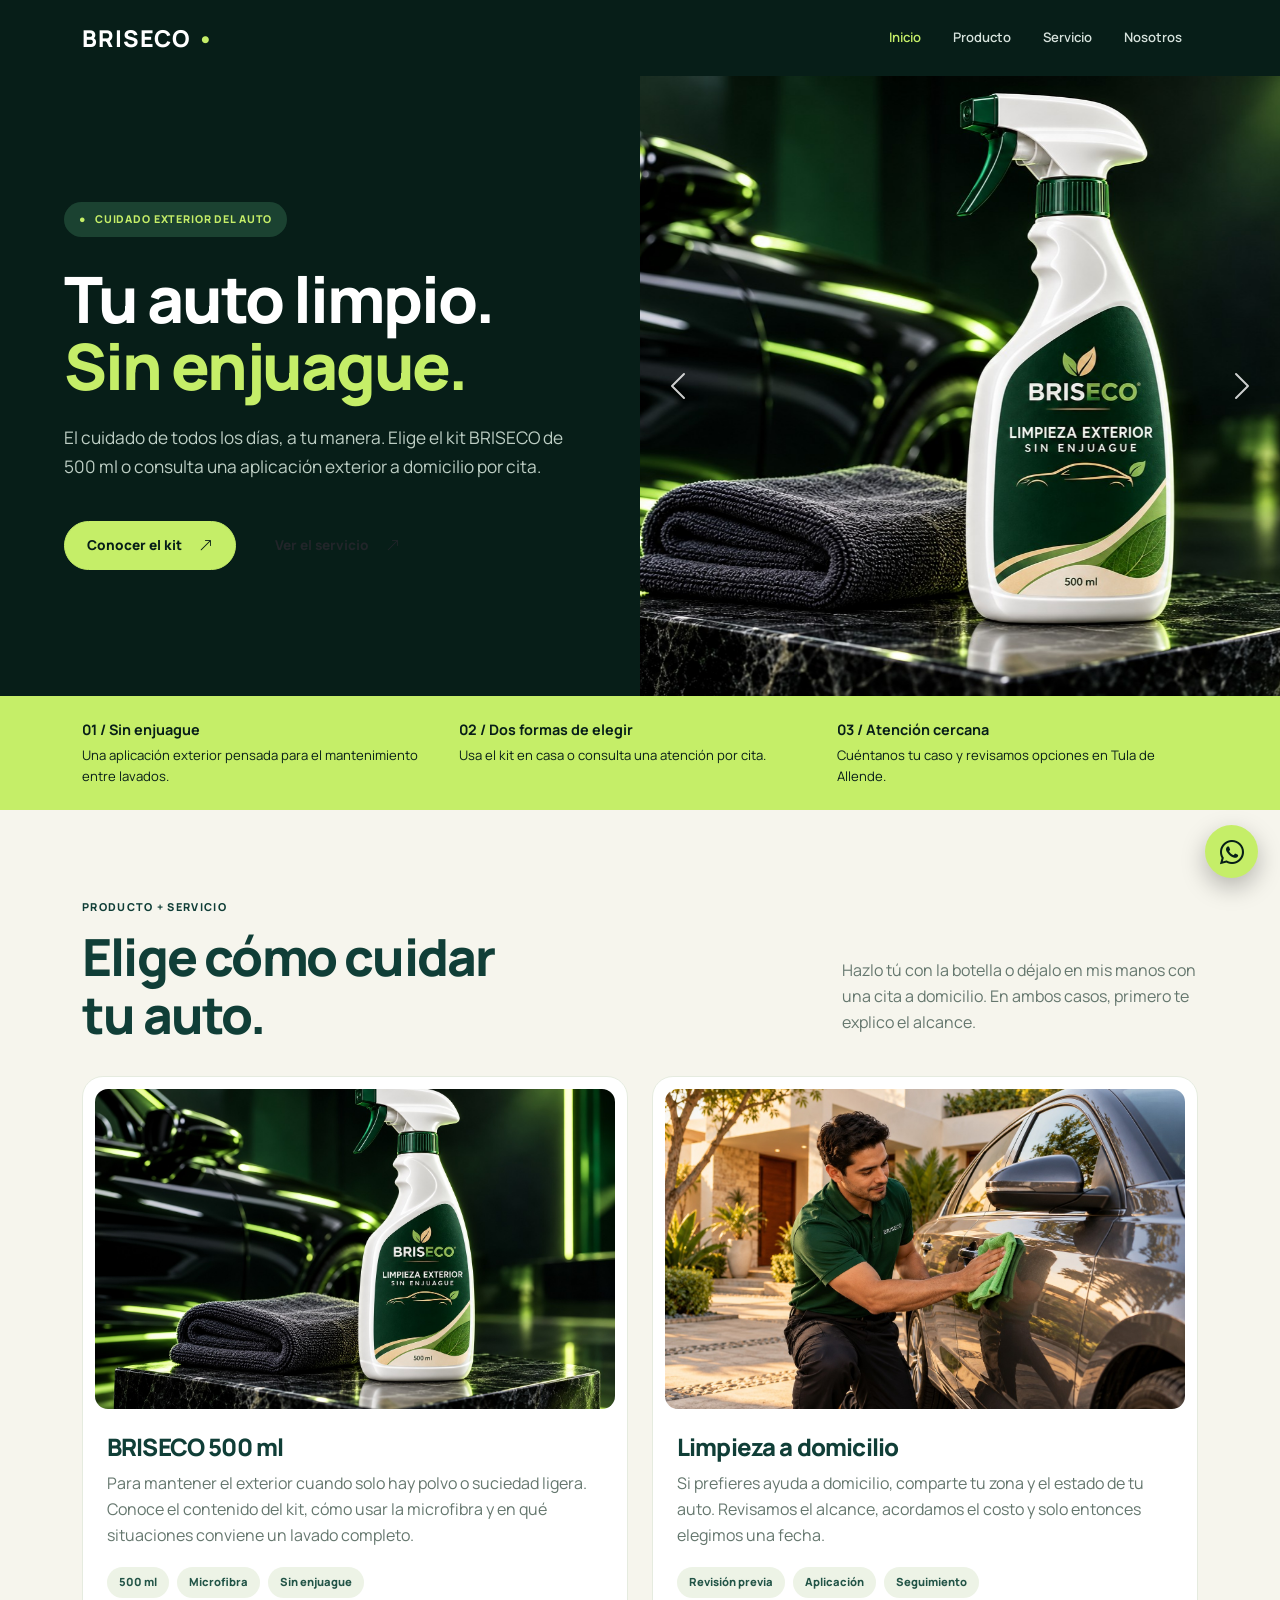
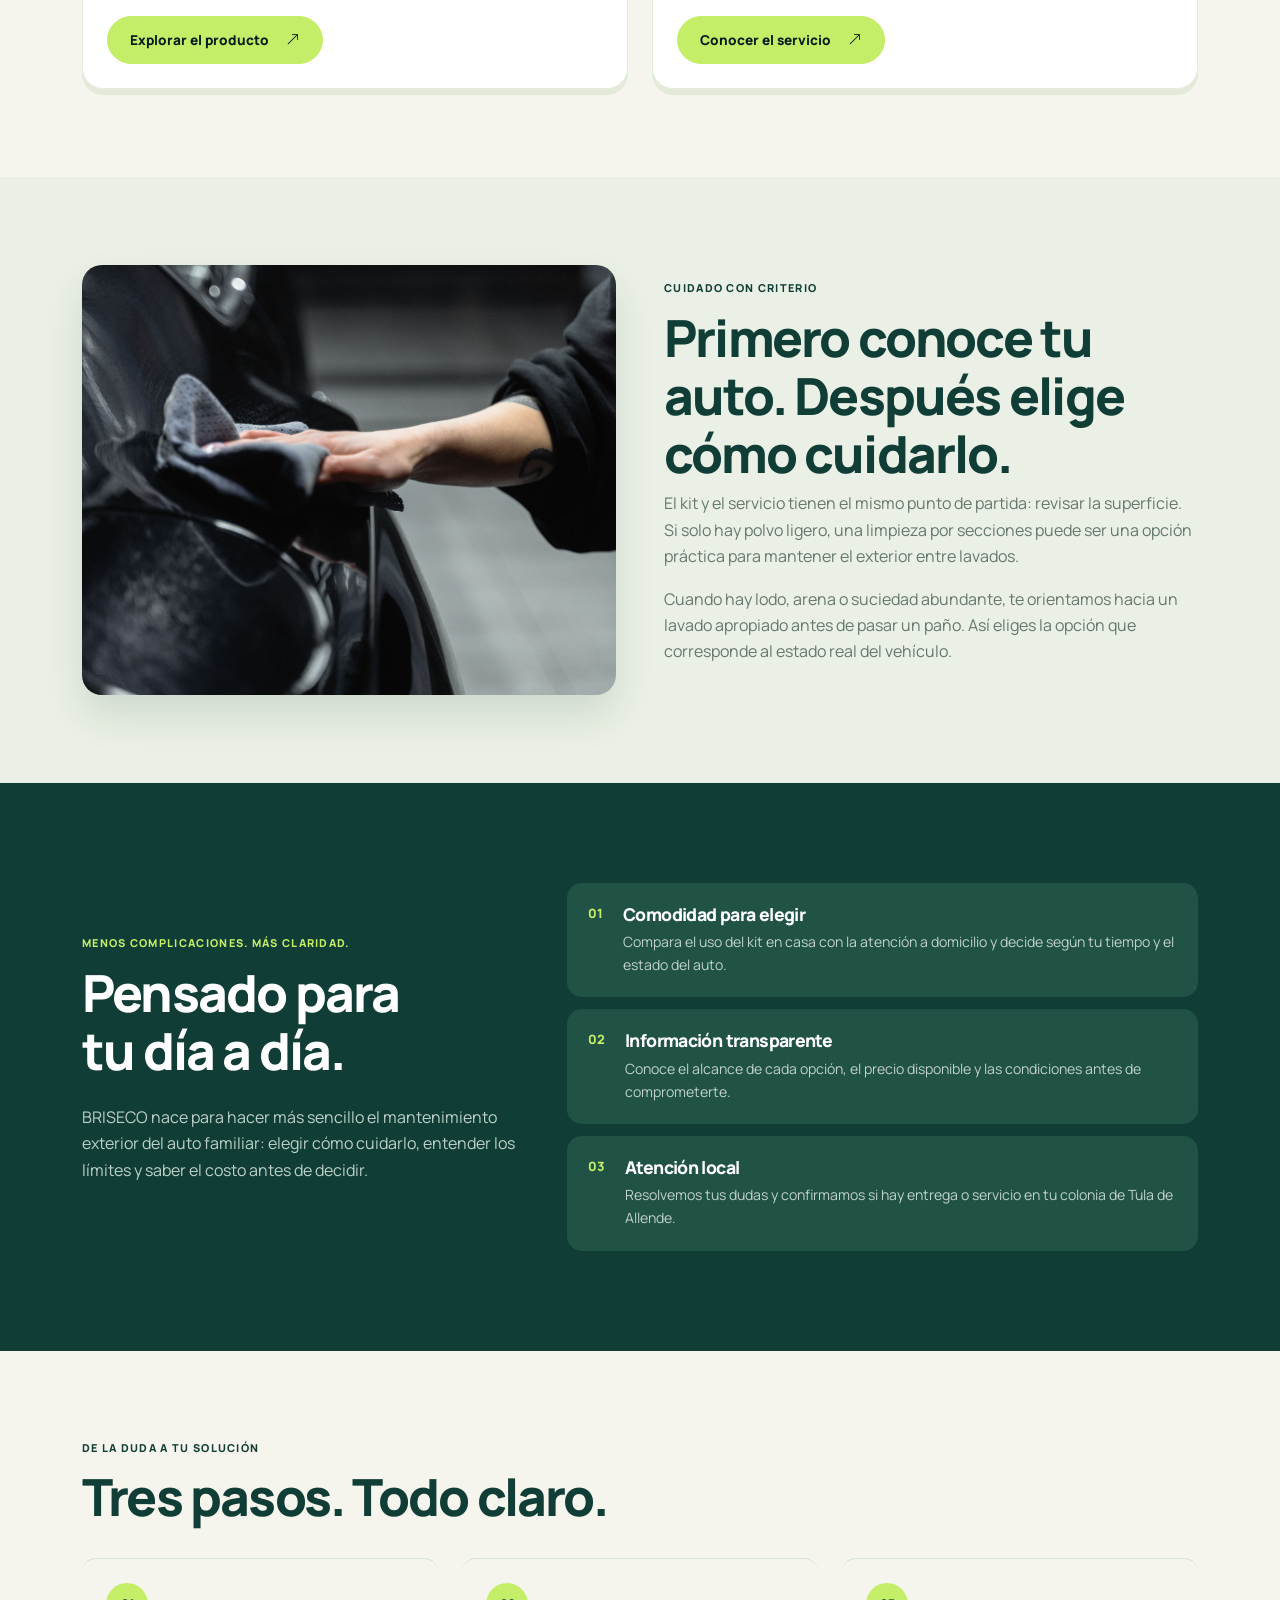
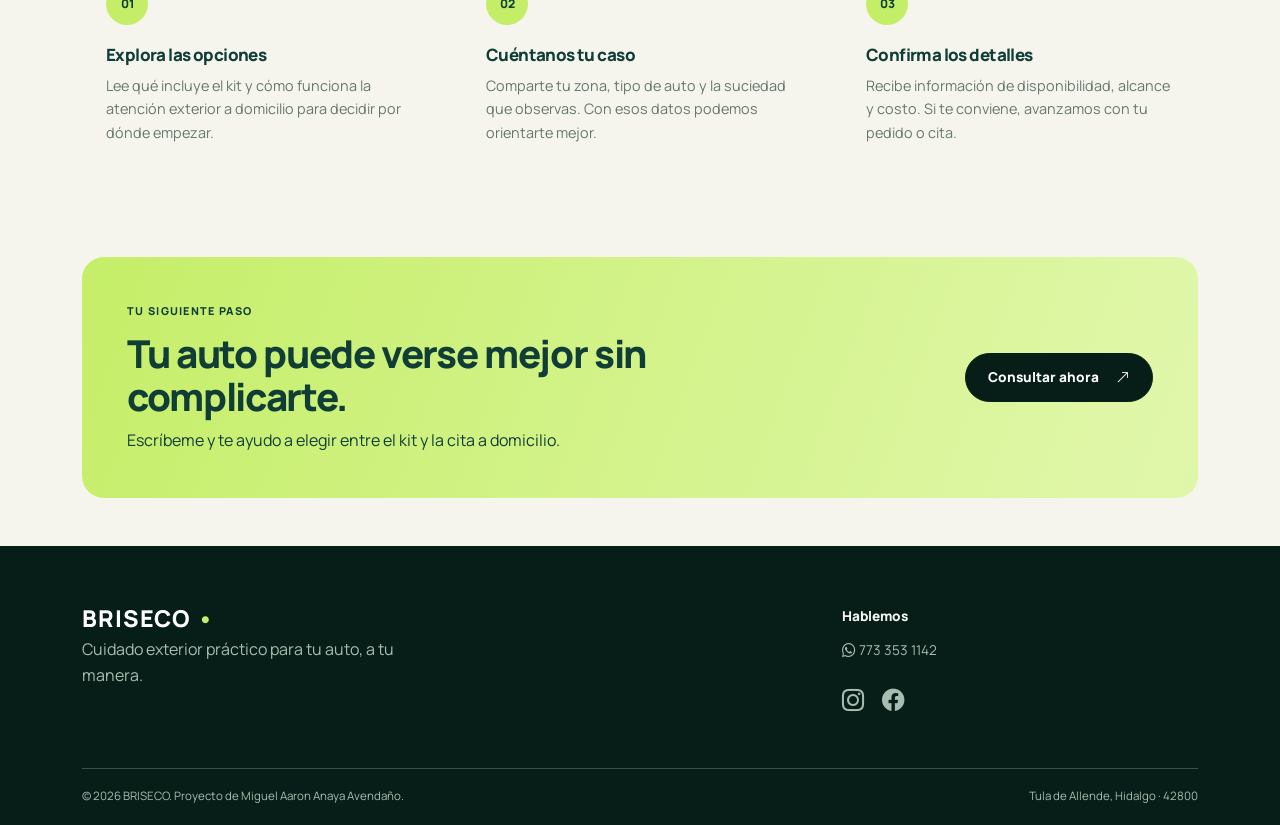
==== commit 742e0d3e: "Este es el avance del inicio de Nosotros Profa, aquí empecé la página Nosotros. Puse el logotipo, un" ====
--- a/index.html
+++ b/index.html
@@ -25,6 +25,7 @@
                         <li class="nav-item"><a class="nav-link active" aria-current="page" href="index.html">Inicio</a></li>
                         <li class="nav-item"><a class="nav-link" href="producto.html">Producto</a></li>
                         <li class="nav-item"><a class="nav-link" href="servicio.html">Servicio</a></li>
+                        <li class="nav-item"><a class="nav-link" href="nosotros.html">Nosotros</a></li>
                     </ul>
                 </div>
             </div>
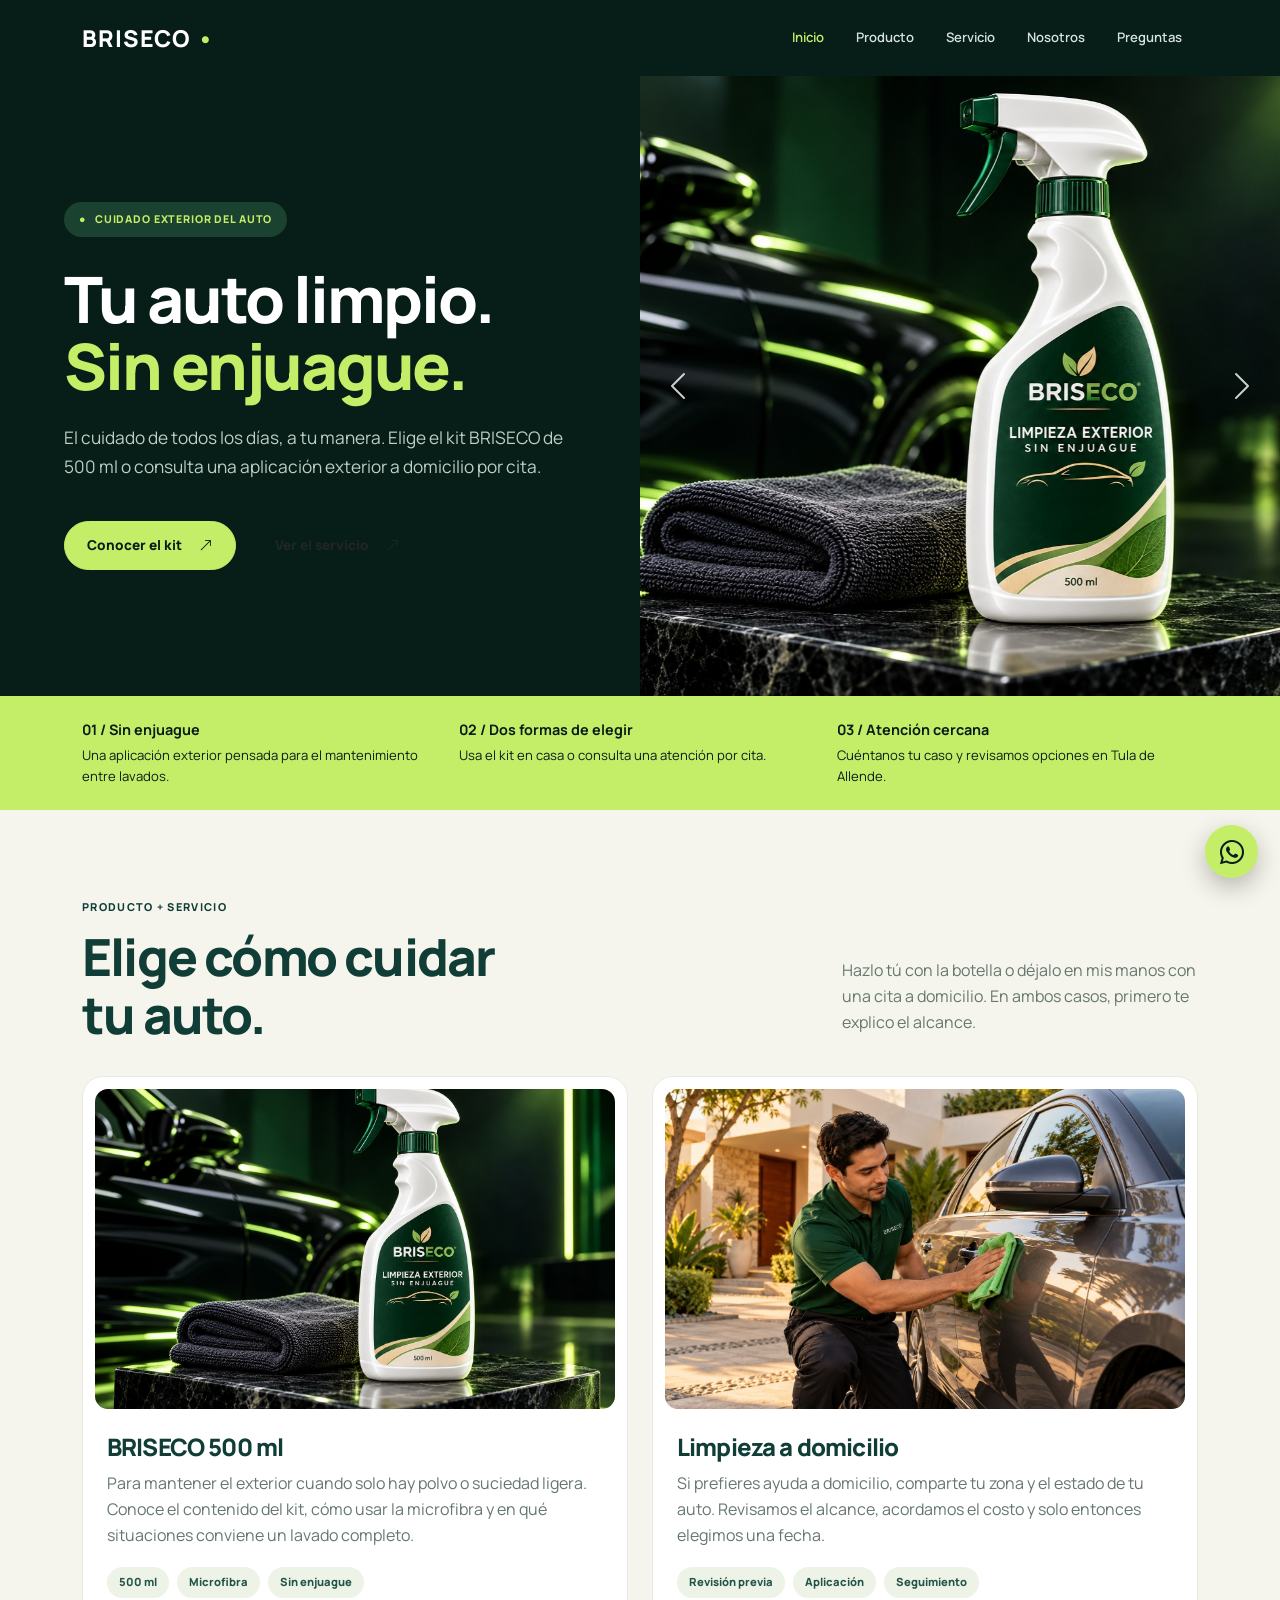
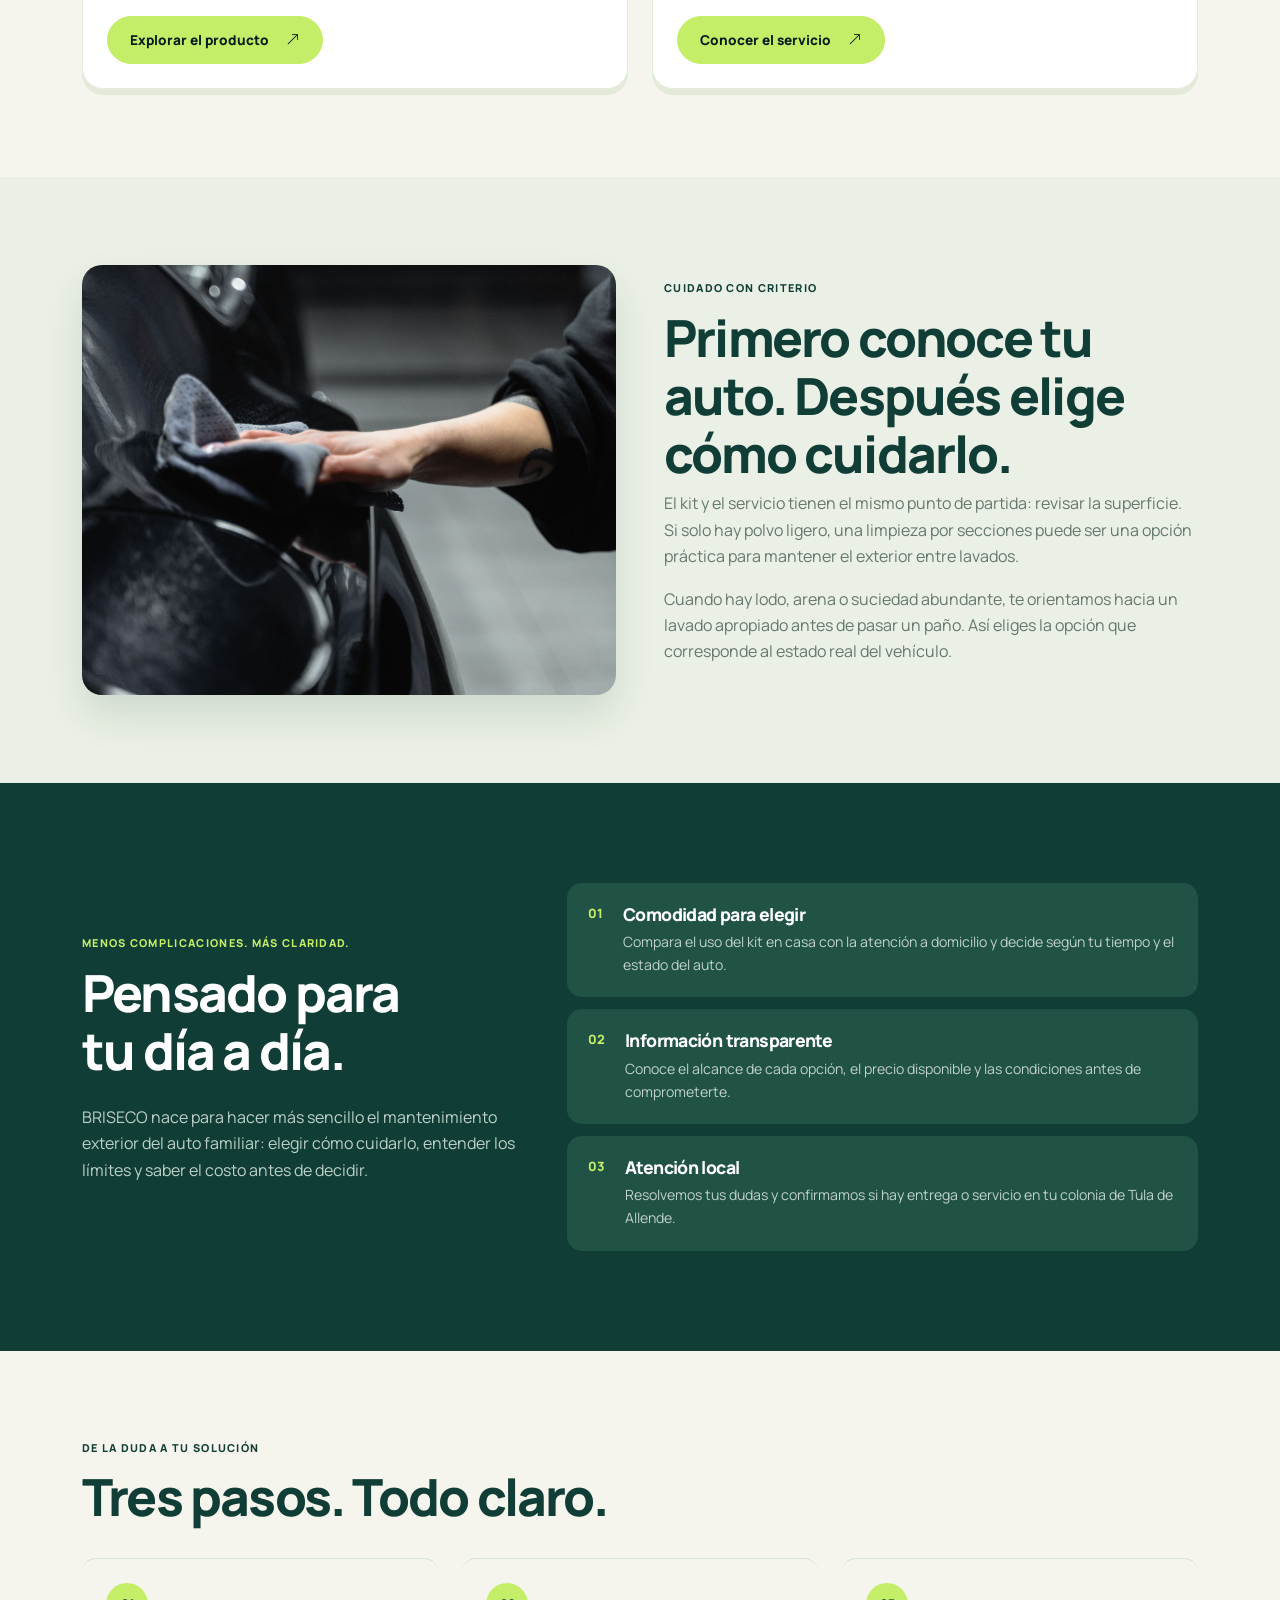
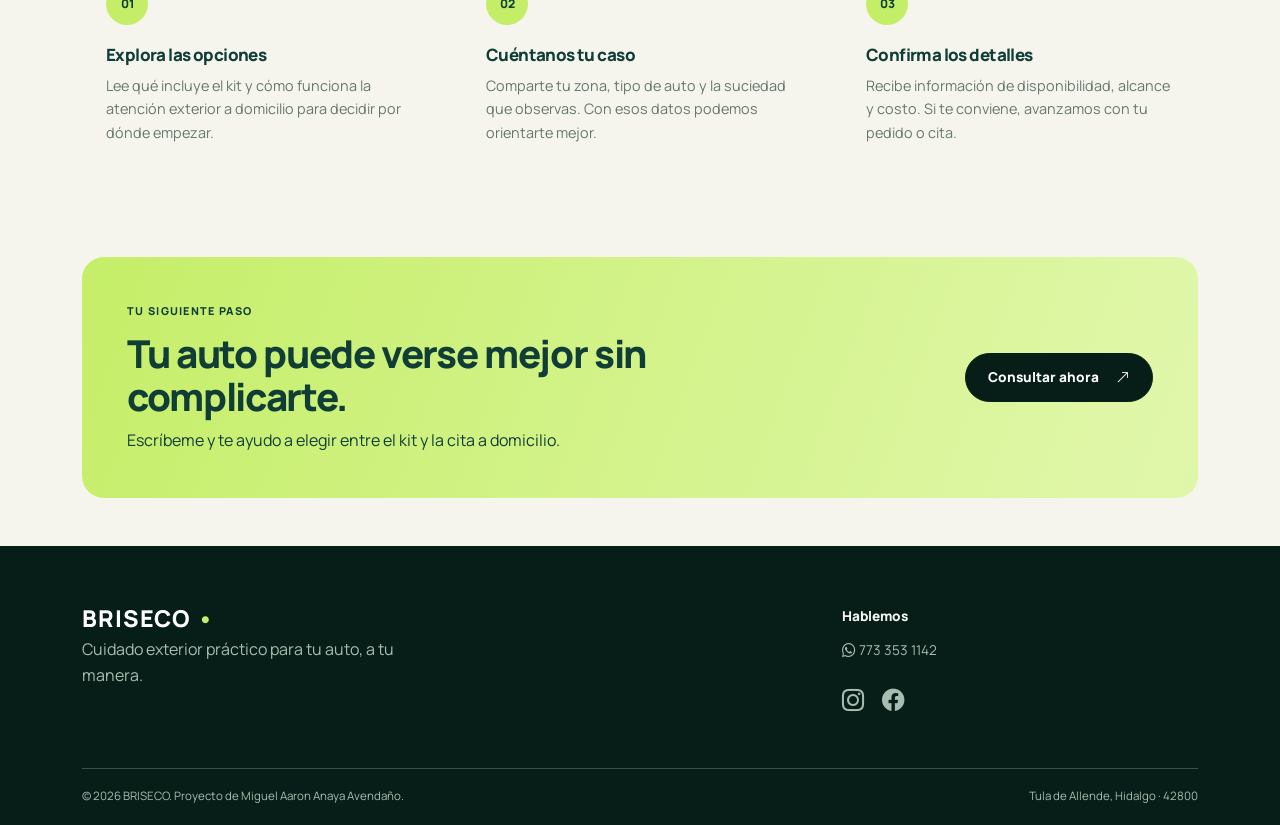
==== commit 9b4abc5a: "Este es el avance de Preguntas frecuentes Profa, aquí hice la página de Preguntas con ocho dudas que" ====
--- a/index.html
+++ b/index.html
@@ -26,6 +26,7 @@
                         <li class="nav-item"><a class="nav-link" href="producto.html">Producto</a></li>
                         <li class="nav-item"><a class="nav-link" href="servicio.html">Servicio</a></li>
                         <li class="nav-item"><a class="nav-link" href="nosotros.html">Nosotros</a></li>
+                        <li class="nav-item"><a class="nav-link" href="preguntas.html">Preguntas</a></li>
                     </ul>
                 </div>
             </div>
--- a/style.css
+++ b/style.css
@@ -542,6 +542,34 @@
     left: 0;
     color: #477b41;
     font-weight: 800;
+}
+
+.accordion-item {
+    margin-bottom: 12px;
+    overflow: hidden;
+    border: 1px solid #dce6d5;
+    border-radius: 12px !important;
+    transition: border-color .3s ease, box-shadow .3s ease;
+}
+.accordion-item:hover {
+    border-color: #a7cb79;
+    box-shadow: 0 8px 20px #173c2a12;
+}
+.accordion-button {
+    color: #103e37;
+    background: white;
+    font-weight: 800;
+    box-shadow: none !important;
+}
+.accordion-button:not(.collapsed) {
+    color: #103e37;
+    background: #eaf0e5;
+}
+.accordion-button:focus {
+    border-color: #c5ee68;
+}
+.accordion-body {
+    color: #62756b;
 }
 
 .site-footer {
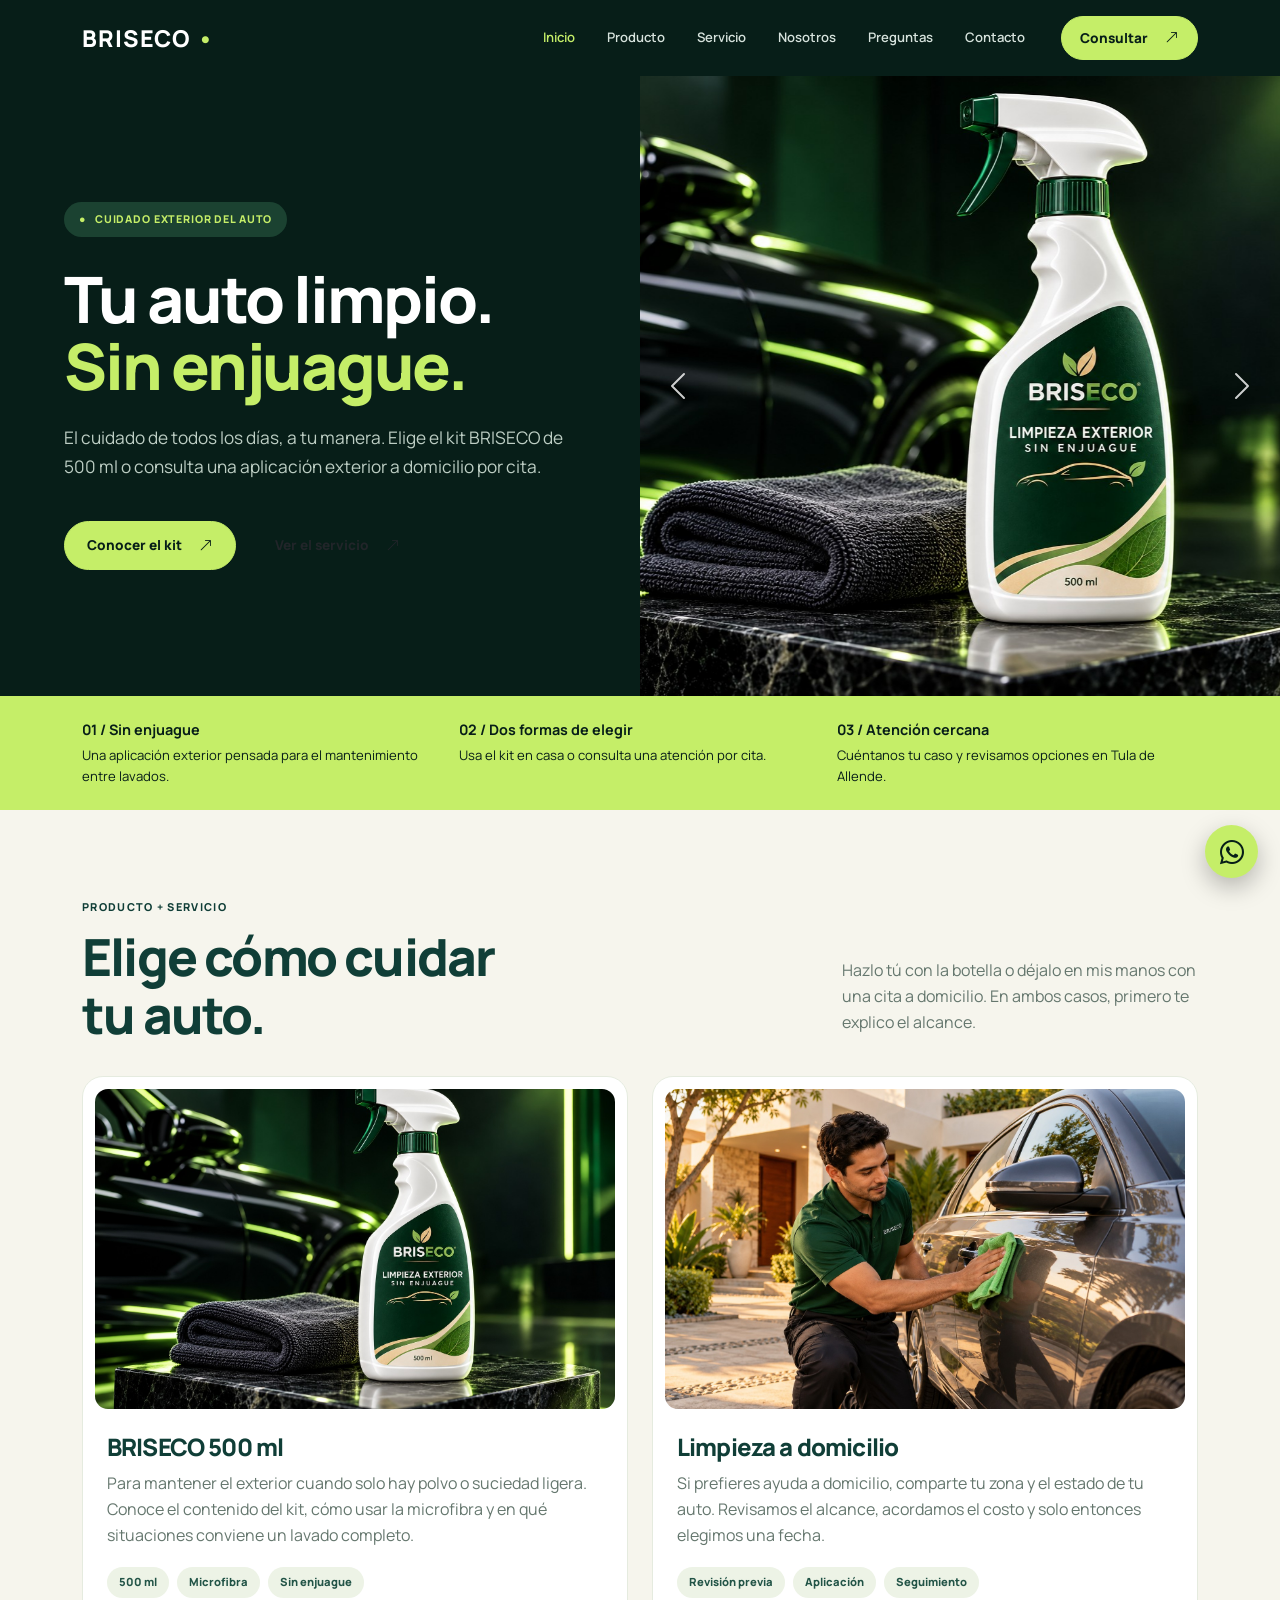
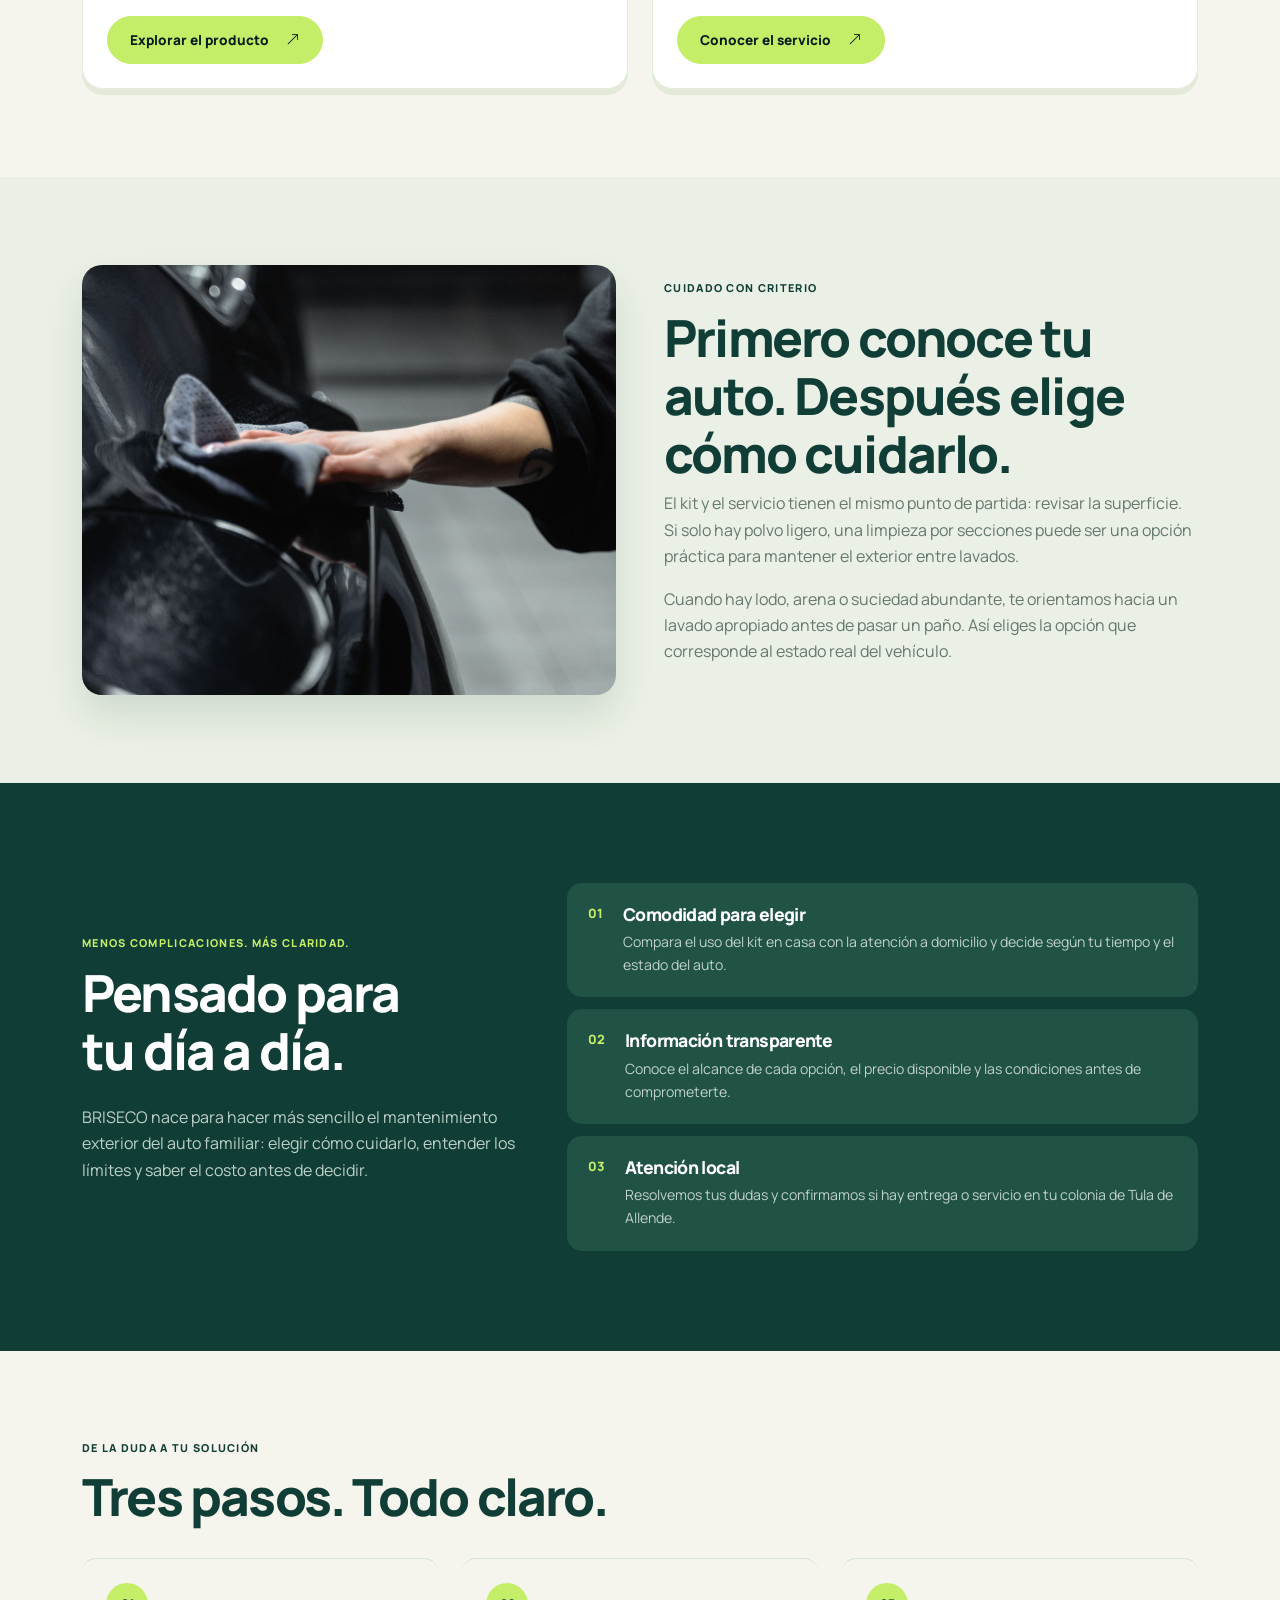
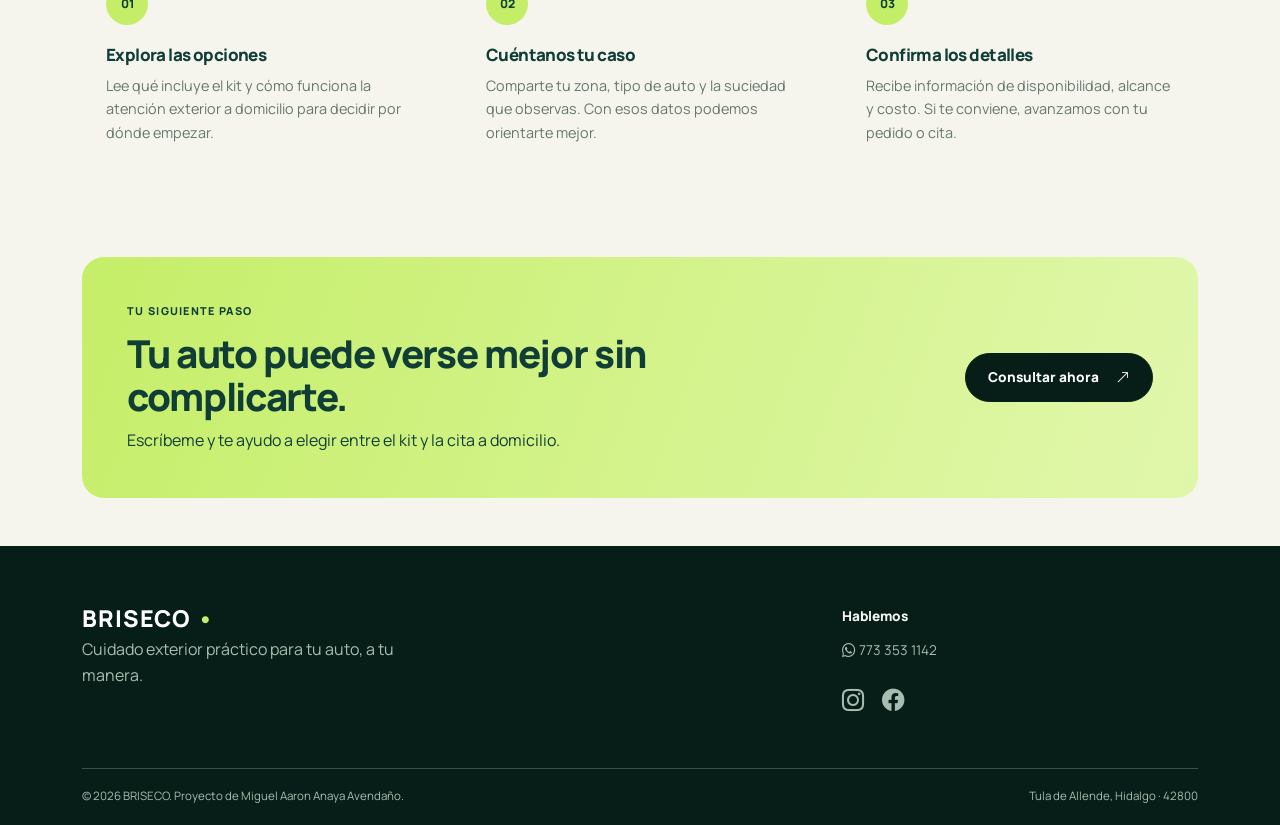
==== commit 078e9c9f: "Este es el avance de Contacto y el mapa Profa, aquí armé la página de Contacto con las opciones de W" ====
--- a/index.html
+++ b/index.html
@@ -27,6 +27,8 @@
                         <li class="nav-item"><a class="nav-link" href="servicio.html">Servicio</a></li>
                         <li class="nav-item"><a class="nav-link" href="nosotros.html">Nosotros</a></li>
                         <li class="nav-item"><a class="nav-link" href="preguntas.html">Preguntas</a></li>
+                        <li class="nav-item"><a class="nav-link" href="contacto.html">Contacto</a></li>
+                        <li class="nav-item"><a class="btn btn-lima nav-boton" href="contacto.html#formulario">Consultar <i class="bi bi-arrow-up-right" aria-hidden="true"></i></a></li>
                     </ul>
                 </div>
             </div>
--- a/style.css
+++ b/style.css
@@ -104,6 +104,10 @@
     background: #245a49;
 }
 
+.nav-boton {
+    margin-left: 20px;
+    padding: 11px 18px;
+}
 .hero-home {
     background: #071e18;
     color: white;
@@ -570,6 +574,100 @@
 }
 .accordion-body {
     color: #62756b;
+}
+
+.contact-method {
+    display: block;
+    height: 100%;
+    padding: 24px;
+    border: 1px solid #dce6d5;
+    border-radius: 18px;
+    color: #103e37;
+    background: white;
+    transition: transform .3s, box-shadow .3s;
+}
+.contact-method:hover {
+    transform: translateY(-5px);
+    color: #103e37;
+    box-shadow: 0 14px 28px #173c2a1b;
+}
+.contact-method i {
+    display: inline-block;
+    color: #357451;
+    font-size: 1.7rem;
+    transition: transform .3s ease;
+}
+.contact-method:hover i {
+    transform: rotate(-8deg) scale(1.13);
+}
+.contact-method h3 {
+    margin: 14px 0 5px;
+    font-size: 1.1rem;
+}
+.contact-method p {
+    margin: 0;
+    color: #65776e;
+    font-size: 0.9rem;
+}
+.form-card {
+    padding: 32px;
+    border: 1px solid #e1e8db;
+    border-radius: 20px;
+    background: white;
+    box-shadow: 0 12px 32px #173c2a12;
+    transition: box-shadow .3s ease;
+}
+.form-card:hover {
+    box-shadow: 0 18px 38px #173c2a1d;
+}
+.form-card label, .form-card legend {
+    margin-bottom: 7px;
+    font-size: 0.82rem;
+    font-weight: 800;
+}
+.form-card .form-control, .form-card .form-select {
+    min-height: 47px;
+    border-color: #cbd9cd;
+    border-radius: 9px;
+    background: #fbfcf9;
+}
+.form-card textarea.form-control {
+    min-height: 126px;
+}
+.form-card .form-control:focus, .form-card .form-select:focus {
+    border-color: #93bb5c;
+    box-shadow: 0 0 0 3px #c5ee6859;
+}
+.form-check-input:checked {
+    border-color: #103e37;
+    background-color: #103e37;
+}
+.form-help {
+    color: #66796c;
+    font-size: 0.73rem;
+}
+.form-result {
+    padding: 18px;
+    border-radius: 12px;
+    background: #eaf0e5;
+}
+.form-error {
+    color: #a23b2e;
+    font-size: 0.82rem;
+}
+.message-preview {
+    white-space: pre-line;
+    font-size: 0.83rem;
+}
+.map-frame {
+    width: 100%;
+    height: 390px;
+    border: 0;
+    border-radius: 18px;
+    transition: box-shadow .3s ease;
+}
+.map-frame:hover {
+    box-shadow: 0 18px 35px #173c2a25;
 }
 
 .site-footer {
@@ -662,6 +760,9 @@
 }
 
 @media (max-width: 991px) {
+    .nav-boton {
+        margin: 12px 0 14px;
+    }
     .page-hero-copy {
         min-height: 0;
         padding: 65px 6%;
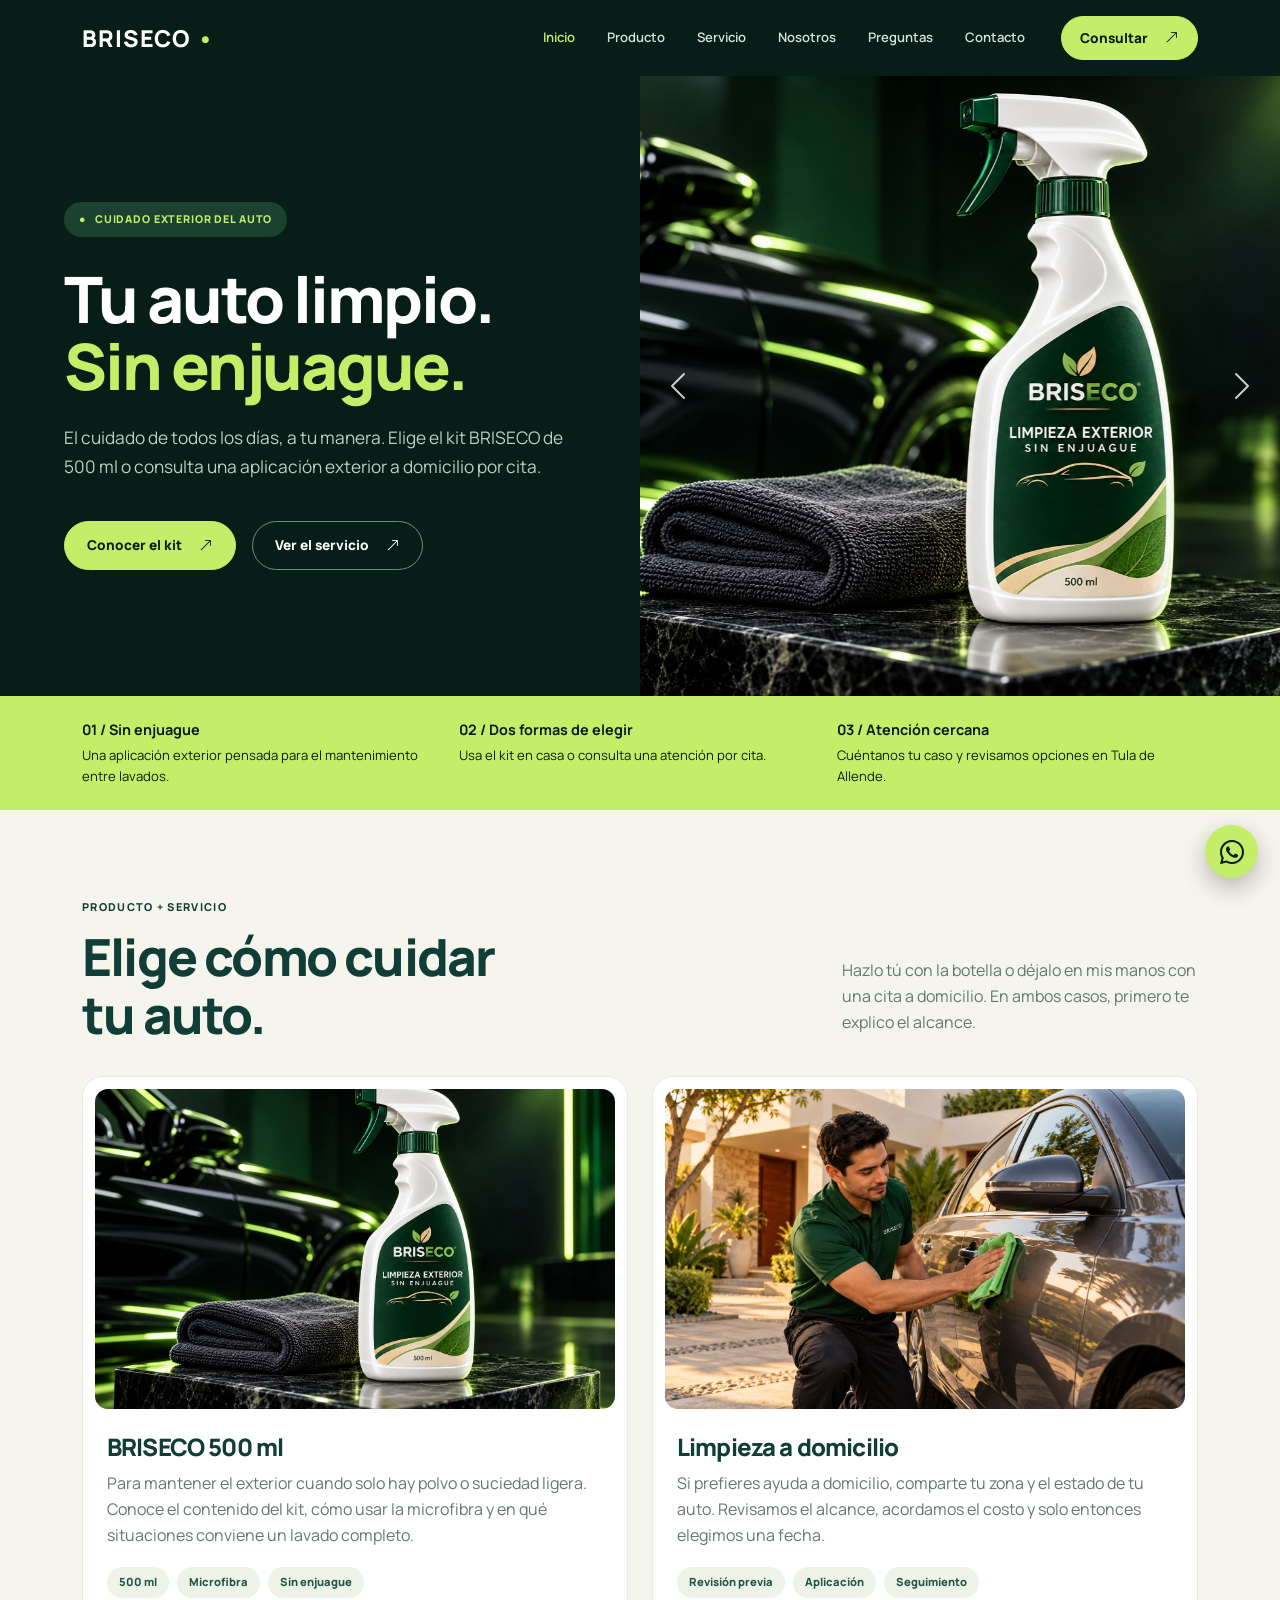
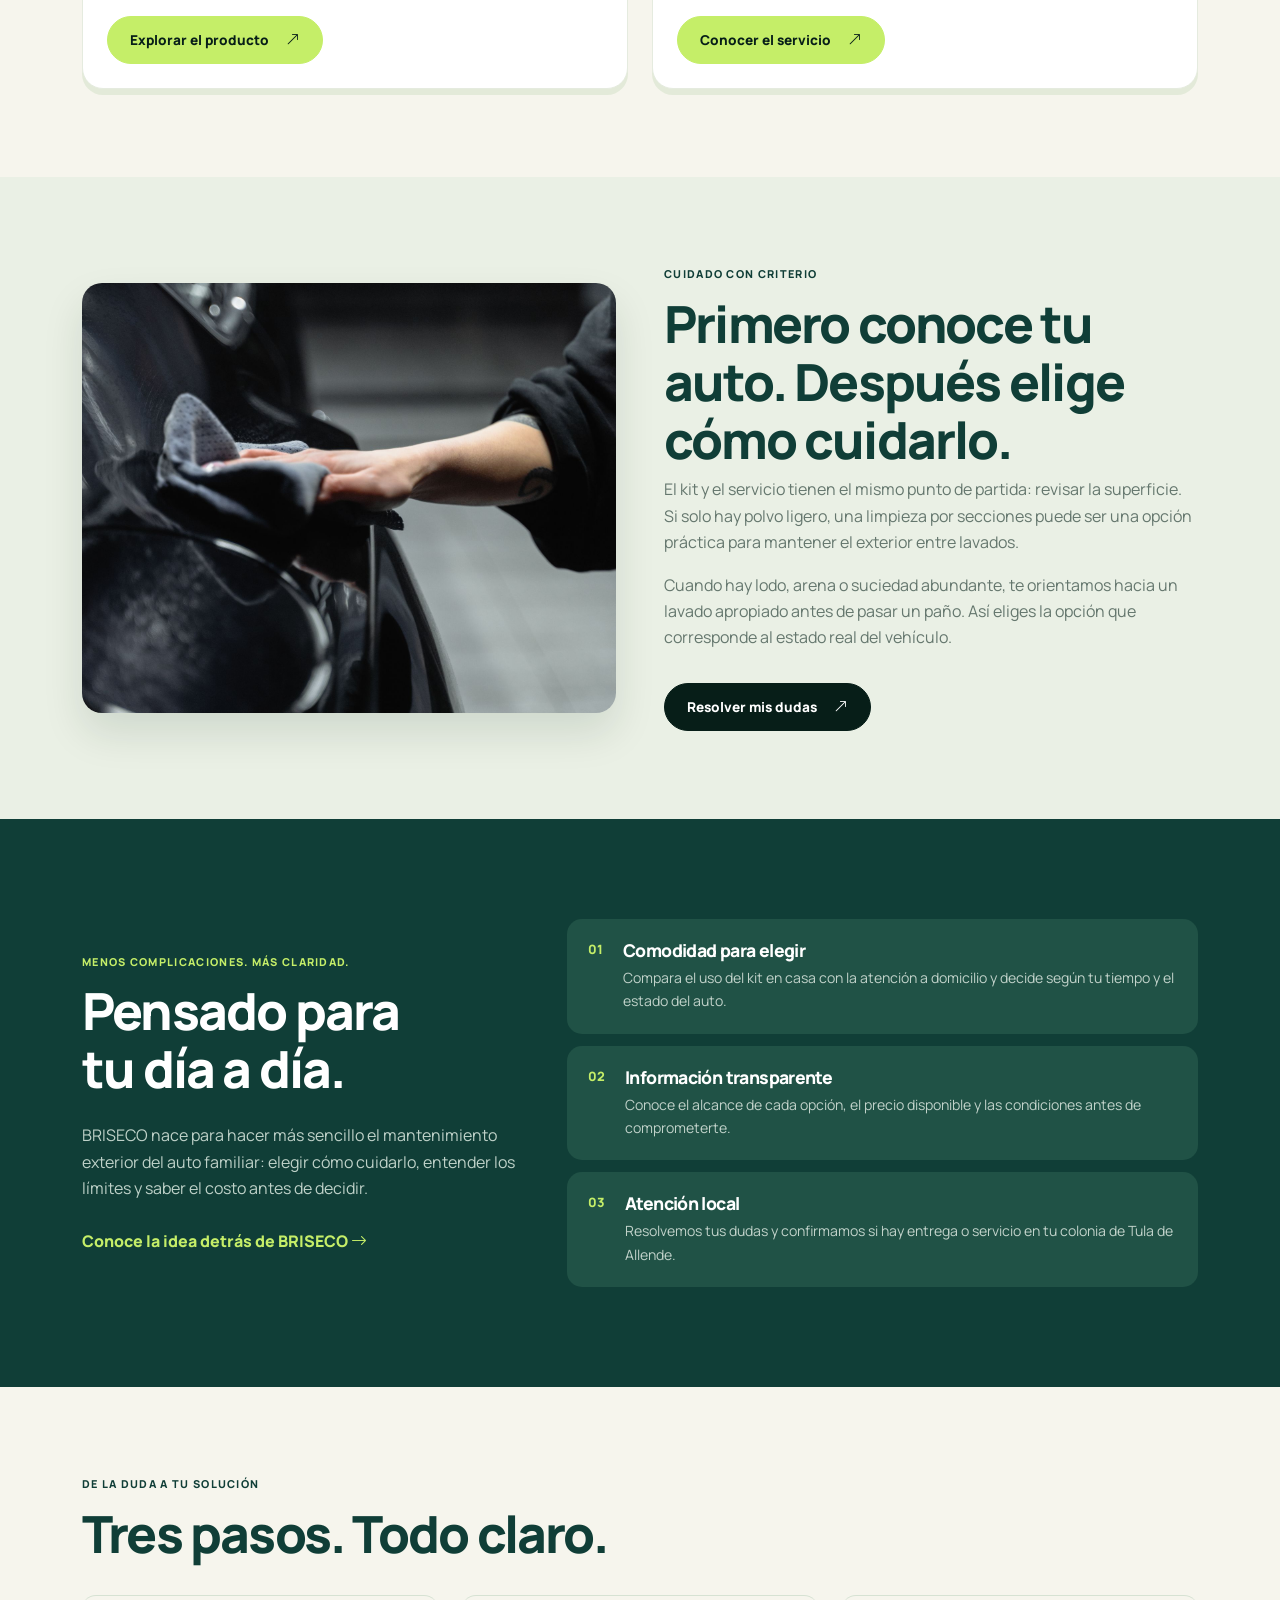
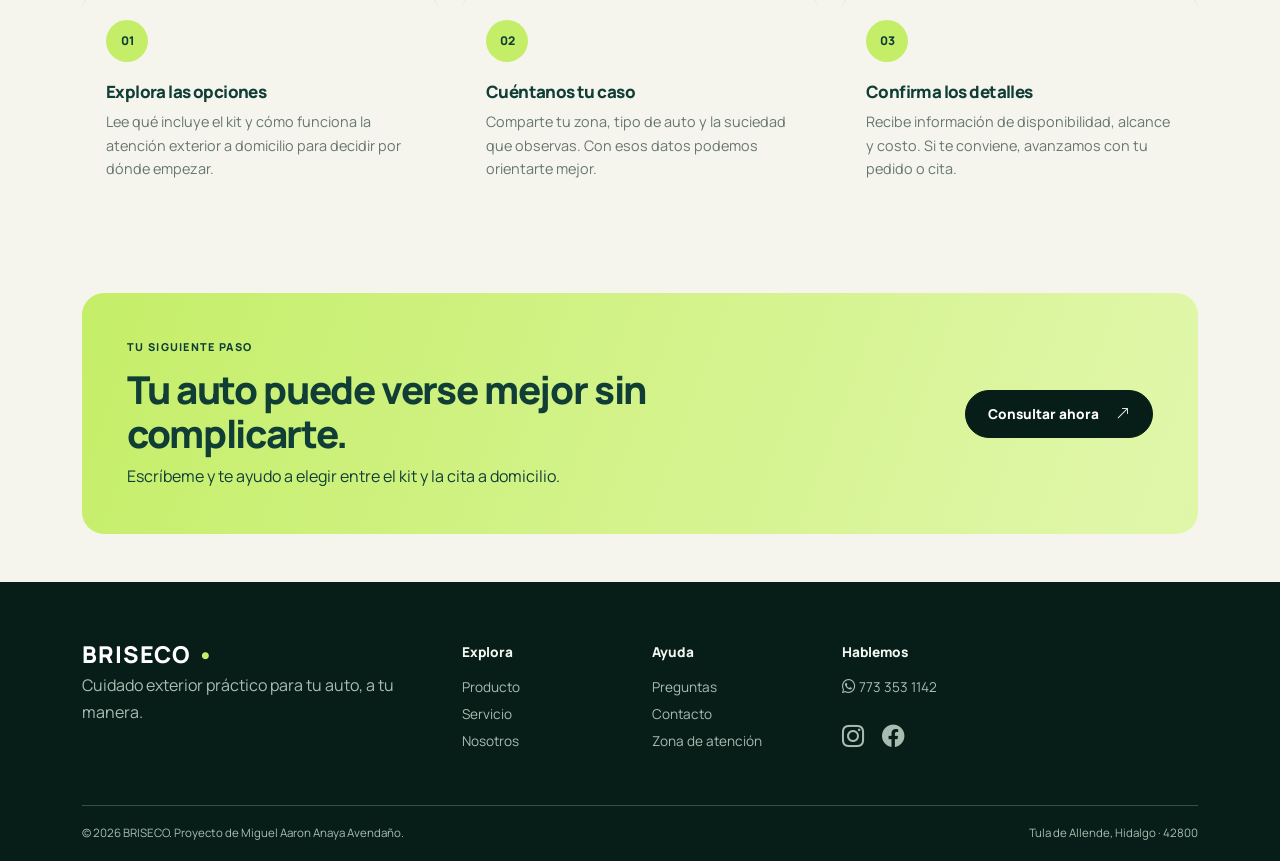
==== commit f097e8be: "Este es el avance final de enlaces y diseño Profa, aquí terminé de conectar las seis páginas. Revisé" ====
--- a/index.html
+++ b/index.html
@@ -131,6 +131,7 @@
                         <h2>Primero conoce tu auto. Después elige cómo cuidarlo.</h2>
                         <p class="subtle-text">El kit y el servicio tienen el mismo punto de partida: revisar la superficie. Si solo hay polvo ligero, una limpieza por secciones puede ser una opción práctica para mantener el exterior entre lavados.</p>
                         <p class="subtle-text">Cuando hay lodo, arena o suciedad abundante, te orientamos hacia un lavado apropiado antes de pasar un paño. Así eliges la opción que corresponde al estado real del vehículo.</p>
+                        <a class="btn btn-dark-green mt-3" href="preguntas.html">Resolver mis dudas <i class="bi bi-arrow-up-right" aria-hidden="true"></i></a>
                     </div>
                 </div>
             </div>
@@ -143,6 +144,7 @@
                         <p class="eyebrow light-text">MENOS COMPLICACIONES. MÁS CLARIDAD.</p>
                         <h2>Pensado para<br>tu día a día.</h2>
                         <p class="muted-light">BRISECO nace para hacer más sencillo el mantenimiento exterior del auto familiar: elegir cómo cuidarlo, entender los límites y saber el costo antes de decidir.</p>
+                        <a class="text-link-light" href="nosotros.html">Conoce la idea detrás de BRISECO <i class="bi bi-arrow-right" aria-hidden="true"></i></a>
                     </div>
                     <div class="col-lg-7">
                         <div class="benefit-item"><span>01</span><div><h3>Comodidad para elegir</h3><p>Compara el uso del kit en casa con la atención a domicilio y decide según tu tiempo y el estado del auto.</p></div></div>
@@ -168,17 +170,18 @@
         <section class="container pb-5">
             <div class="cta-panel d-flex flex-column flex-lg-row align-items-lg-center justify-content-between">
                 <div><p class="eyebrow">TU SIGUIENTE PASO</p><h2>Tu auto puede verse mejor sin complicarte.</h2><p>Escríbeme y te ayudo a elegir entre el kit y la cita a domicilio.</p></div>
-                <a class="btn btn-dark-green" href="https://wa.me/527733531142" target="_blank" rel="noopener noreferrer">Consultar ahora <i class="bi bi-arrow-up-right" aria-hidden="true"></i></a>
+                <a class="btn btn-dark-green" href="contacto.html">Consultar ahora <i class="bi bi-arrow-up-right" aria-hidden="true"></i></a>
             </div>
         </section>
-
     </main>
 
     <footer class="site-footer">
         <div class="container">
             <div class="row g-4">
                 <div class="col-lg-4"><a class="footer-brand" href="index.html">BRISECO<span>•</span></a><p>Cuidado exterior práctico para tu auto, a tu manera.</p></div>
-                <div class="col-lg-4 ms-lg-auto"><h2>Hablemos</h2><a href="https://wa.me/527733531142" target="_blank" rel="noopener noreferrer"><i class="bi bi-whatsapp" aria-hidden="true"></i> 773 353 1142</a><div class="social-links"><a href="https://www.instagram.com/briseco.mx/" target="_blank" rel="noopener noreferrer" aria-label="Instagram de BRISECO"><i class="bi bi-instagram" aria-hidden="true"></i></a><a href="https://www.facebook.com/share/19xxkoG2mr/" target="_blank" rel="noopener noreferrer" aria-label="Facebook de BRISECO"><i class="bi bi-facebook" aria-hidden="true"></i></a></div></div>
+                <div class="col-6 col-lg-2"><h2>Explora</h2><a href="producto.html">Producto</a><a href="servicio.html">Servicio</a><a href="nosotros.html">Nosotros</a></div>
+                <div class="col-6 col-lg-2"><h2>Ayuda</h2><a href="preguntas.html">Preguntas</a><a href="contacto.html">Contacto</a><a href="contacto.html#ubicacion">Zona de atención</a></div>
+                <div class="col-lg-4"><h2>Hablemos</h2><a href="https://wa.me/527733531142" target="_blank" rel="noopener noreferrer"><i class="bi bi-whatsapp" aria-hidden="true"></i> 773 353 1142</a><div class="social-links"><a href="https://www.instagram.com/briseco.mx/" target="_blank" rel="noopener noreferrer" aria-label="Instagram de BRISECO"><i class="bi bi-instagram" aria-hidden="true"></i></a><a href="https://www.facebook.com/share/19xxkoG2mr/" target="_blank" rel="noopener noreferrer" aria-label="Facebook de BRISECO"><i class="bi bi-facebook" aria-hidden="true"></i></a></div></div>
             </div>
             <div class="footer-bottom d-flex flex-column flex-md-row justify-content-between"><span>© 2026 BRISECO. Proyecto de Miguel Aaron Anaya Avendaño.</span><span>Tula de Allende, Hidalgo · 42800</span></div>
         </div>
--- a/style.css
+++ b/style.css
@@ -82,7 +82,6 @@
 .btn:hover {
     transform: translateY(-3px);
 }
-
 .btn-lima {
     color: #071e18;
     background: #c5ee68;
@@ -93,7 +92,23 @@
     background: #d8ff85;
     box-shadow: 0 10px 25px #c5ee682d;
 }
-
+.btn-outline-briseco {
+    color: white;
+    background: transparent;
+    border: 1px solid #6d8e80;
+}
+.btn-outline-briseco:hover {
+    color: white;
+    background: #1a4538;
+}
+.section-space .btn-outline-briseco {
+    color: #103e37;
+    border-color: #103e37;
+}
+.section-space .btn-outline-briseco:hover {
+    color: white;
+    background: #103e37;
+}
 .btn-dark-green {
     color: white;
     background: #071e18;
@@ -103,7 +118,6 @@
     color: white;
     background: #245a49;
 }
-
 .nav-boton {
     margin-left: 20px;
     padding: 11px 18px;
@@ -204,7 +218,6 @@
     margin-top: 3px;
     font-size: 0.82rem;
 }
-
 .section-space {
     padding: 88px 0;
 }
@@ -274,7 +287,6 @@
     transform: translateY(-3px);
     background: #c5ee68;
 }
-
 .dark-section {
     color: white;
     background: #103e37;
@@ -287,6 +299,15 @@
 }
 .muted-light {
     color: #bed1c8;
+}
+.text-link-light {
+    display: inline-block;
+    margin-top: 12px;
+    color: #c5ee68;
+    font-weight: 800;
+}
+.text-link-light:hover {
+    color: white;
 }
 .benefit-item {
     display: flex;
@@ -315,46 +336,6 @@
     color: #c1d2ca;
     font-size: 0.88rem;
 }
-
-.soft-section {
-    background: #eaf0e5;
-}
-.photo-frame {
-    overflow: hidden;
-    border-radius: 20px;
-    box-shadow: 0 20px 40px #092d1b1e;
-    transition: box-shadow .5s ease, transform .5s ease;
-}
-.photo-frame:hover {
-    transform: translateY(-6px);
-    box-shadow: 0 26px 48px #092d1b30;
-}
-.photo-frame img {
-    display: block;
-    width: 100%;
-    height: 430px;
-    object-fit: cover;
-    transition: transform .5s;
-}
-.photo-frame:hover img {
-    transform: scale(1.08);
-}
-
-body.animaciones .visible .photo-frame,
-body.animaciones .visible .benefit-item {
-    animation: aparecerTarjeta .65s ease backwards;
-}
-body.animaciones .visible .benefit-item:nth-child(2) {
-    animation-delay: .12s;
-}
-body.animaciones .visible .benefit-item:nth-child(3) {
-    animation-delay: .24s;
-}
-@keyframes aparecerTarjeta {
-    from { opacity: 0; transform: translateY(20px); }
-    to { opacity: 1; transform: translateY(0); }
-}
-
 .step-card {
     height: 100%;
     padding: 24px;
@@ -404,12 +385,6 @@
 .cta-panel .btn {
     flex: none;
 }
-
-@keyframes brilloFondo {
-    0%, 100% { background-position: 0% 50%; }
-    50% { background-position: 100% 50%; }
-}
-
 .page-hero {
     color: white;
     background: #103e37;
@@ -448,7 +423,29 @@
     transform: scale(1.06);
     filter: brightness(1.08);
 }
-
+.soft-section {
+    background: #eaf0e5;
+}
+.photo-frame {
+    overflow: hidden;
+    border-radius: 20px;
+    box-shadow: 0 20px 40px #092d1b1e;
+    transition: box-shadow .5s ease, transform .5s ease;
+}
+.photo-frame:hover {
+    transform: translateY(-6px);
+    box-shadow: 0 26px 48px #092d1b30;
+}
+.photo-frame img {
+    display: block;
+    width: 100%;
+    height: 430px;
+    object-fit: cover;
+    transition: transform .5s;
+}
+.photo-frame:hover img {
+    transform: scale(1.08);
+}
 .feature-box {
     height: 100%;
     padding: 25px;
@@ -475,7 +472,6 @@
     color: #65776e;
     font-size: 0.9rem;
 }
-
 .info-card {
     height: 100%;
     padding: 28px;
@@ -515,22 +511,6 @@
 .info-card a:hover {
     color: #103e37;
 }
-.numbered-list {
-    display: flex;
-    gap: 18px;
-    margin-bottom: 25px;
-}
-.numbered-list > span {
-    color: #8aad45;
-    font-weight: 800;
-}
-.numbered-list h3 {
-    font-size: 1.05rem;
-}
-.numbered-list p {
-    color: #65776e;
-}
-
 .check-list {
     padding: 0;
     list-style: none;
@@ -547,7 +527,21 @@
     color: #477b41;
     font-weight: 800;
 }
-
+.numbered-list {
+    display: flex;
+    gap: 18px;
+    margin-bottom: 25px;
+}
+.numbered-list > span {
+    color: #8aad45;
+    font-weight: 800;
+}
+.numbered-list h3 {
+    font-size: 1.05rem;
+}
+.numbered-list p {
+    color: #65776e;
+}
 .accordion-item {
     margin-bottom: 12px;
     overflow: hidden;
@@ -575,7 +569,6 @@
 .accordion-body {
     color: #62756b;
 }
-
 .contact-method {
     display: block;
     height: 100%;
@@ -669,7 +662,6 @@
 .map-frame:hover {
     box-shadow: 0 18px 35px #173c2a25;
 }
-
 .site-footer {
     padding: 55px 0 20px;
     color: #f3f7f1;
@@ -731,12 +723,6 @@
     transform: scale(1.1);
     color: #071e18;
 }
-
-@keyframes pulso {
-    0%, 100% { box-shadow: 0 9px 25px #0004; }
-    50% { box-shadow: 0 9px 28px #c5ee6899; }
-}
-
 body.animaciones main > section:not(.hero-home):not(.page-hero) {
     opacity: 0;
     transform: translateY(28px);
@@ -746,42 +732,107 @@
     opacity: 1;
     transform: translateY(0);
 }
+body.animaciones .visible .offer-card,
+body.animaciones .visible .feature-box,
+body.animaciones .visible .info-card,
+body.animaciones .visible .step-card,
+body.animaciones .visible .contact-method,
+body.animaciones .visible .accordion-item,
+body.animaciones .visible .photo-frame,
+body.animaciones .visible .benefit-item,
+body.animaciones .visible .numbered-list,
+body.animaciones .visible .form-card,
+body.animaciones .visible .map-frame {
+    animation: aparecerTarjeta .65s ease backwards;
+}
+body.animaciones .visible .row > div:nth-child(2) .offer-card,
+body.animaciones .visible .row > div:nth-child(2) .feature-box,
+body.animaciones .visible .row > div:nth-child(2) .info-card,
+body.animaciones .visible .row > div:nth-child(2) .step-card,
+body.animaciones .visible .row > div:nth-child(2) .contact-method {
+    animation-delay: .12s;
+}
+body.animaciones .visible .row > div:nth-child(3) .feature-box,
+body.animaciones .visible .row > div:nth-child(3) .info-card,
+body.animaciones .visible .row > div:nth-child(3) .step-card,
+body.animaciones .visible .row > div:nth-child(3) .contact-method {
+    animation-delay: .24s;
+}
+body.animaciones .visible .accordion-item:nth-child(2) {
+    animation-delay: .08s;
+}
+body.animaciones .visible .accordion-item:nth-child(3) {
+    animation-delay: .16s;
+}
+body.animaciones .visible .benefit-item:nth-child(2),
+body.animaciones .visible .numbered-list:nth-child(2) {
+    animation-delay: .12s;
+}
+body.animaciones .visible .benefit-item:nth-child(3),
+body.animaciones .visible .numbered-list:nth-child(3) {
+    animation-delay: .24s;
+}
 @keyframes aparecer {
     from { opacity: 0; transform: translateY(15px); }
     to { opacity: 1; transform: translateY(0); }
 }
+@keyframes aparecerImagen {
+    from { opacity: 0; transform: translateX(22px); }
+    to { opacity: 1; transform: translateX(0); }
+}
 @keyframes acercar {
     from { transform: scale(1.08); }
     to { transform: scale(1); }
 }
-@keyframes aparecerImagen {
-    from { opacity: 0; transform: translateX(22px); }
-    to { opacity: 1; transform: translateX(0); }
-}
-
+@keyframes aparecerTarjeta {
+    from { opacity: 0; transform: translateY(20px); }
+    to { opacity: 1; transform: translateY(0); }
+}
+@keyframes brilloFondo {
+    0%, 100% { background-position: 0% 50%; }
+    50% { background-position: 100% 50%; }
+}
+@keyframes pulso {
+    0%, 100% { box-shadow: 0 9px 25px #0004; }
+    50% { box-shadow: 0 9px 28px #c5ee6899; }
+}
 @media (max-width: 991px) {
+    .navbar .nav-link {
+        margin: 8px 0;
+    }
     .nav-boton {
         margin: 12px 0 14px;
     }
-    .page-hero-copy {
+    .hero-copy, .page-hero-copy {
         min-height: 0;
         padding: 65px 6%;
     }
+    .hero-visual {
+        min-height: 450px;
+    }
     .page-hero-image {
         min-height: 380px;
     }
-    .navbar .nav-link {
-        margin: 8px 0;
-    }
-    .hero-copy {
-        min-height: 0;
-        padding: 65px 6%;
+}
+@media (max-width: 767px) {
+    h2 {
+        font-size: 2rem;
+    }
+    .section-space {
+        padding: 62px 0;
+    }
+    .hero-copy h1 {
+        font-size: 3.1rem;
     }
     .hero-visual {
-        min-height: 450px;
-    }
-}
-@media (max-width: 767px) {
+        min-height: 360px;
+    }
+    .quick-strip .col-md-4 {
+        padding-left: 20px;
+    }
+    .offer-photo {
+        height: 260px;
+    }
     .page-hero-copy {
         padding: 58px 6%;
     }
@@ -791,26 +842,17 @@
     .page-hero-image {
         min-height: 310px;
     }
+    .photo-frame img {
+        height: 310px;
+    }
     .cta-panel {
         padding: 28px;
     }
-    .photo-frame img {
+    .form-card {
+        padding: 22px;
+    }
+    .map-frame {
         height: 310px;
-    }
-    .section-space {
-        padding: 62px 0;
-    }
-    .offer-photo {
-        height: 260px;
-    }
-    .hero-copy h1 {
-        font-size: 3.1rem;
-    }
-    .hero-visual {
-        min-height: 360px;
-    }
-    .quick-strip .col-md-4 {
-        padding-left: 20px;
     }
 }
 @media (prefers-reduced-motion: reduce) {
